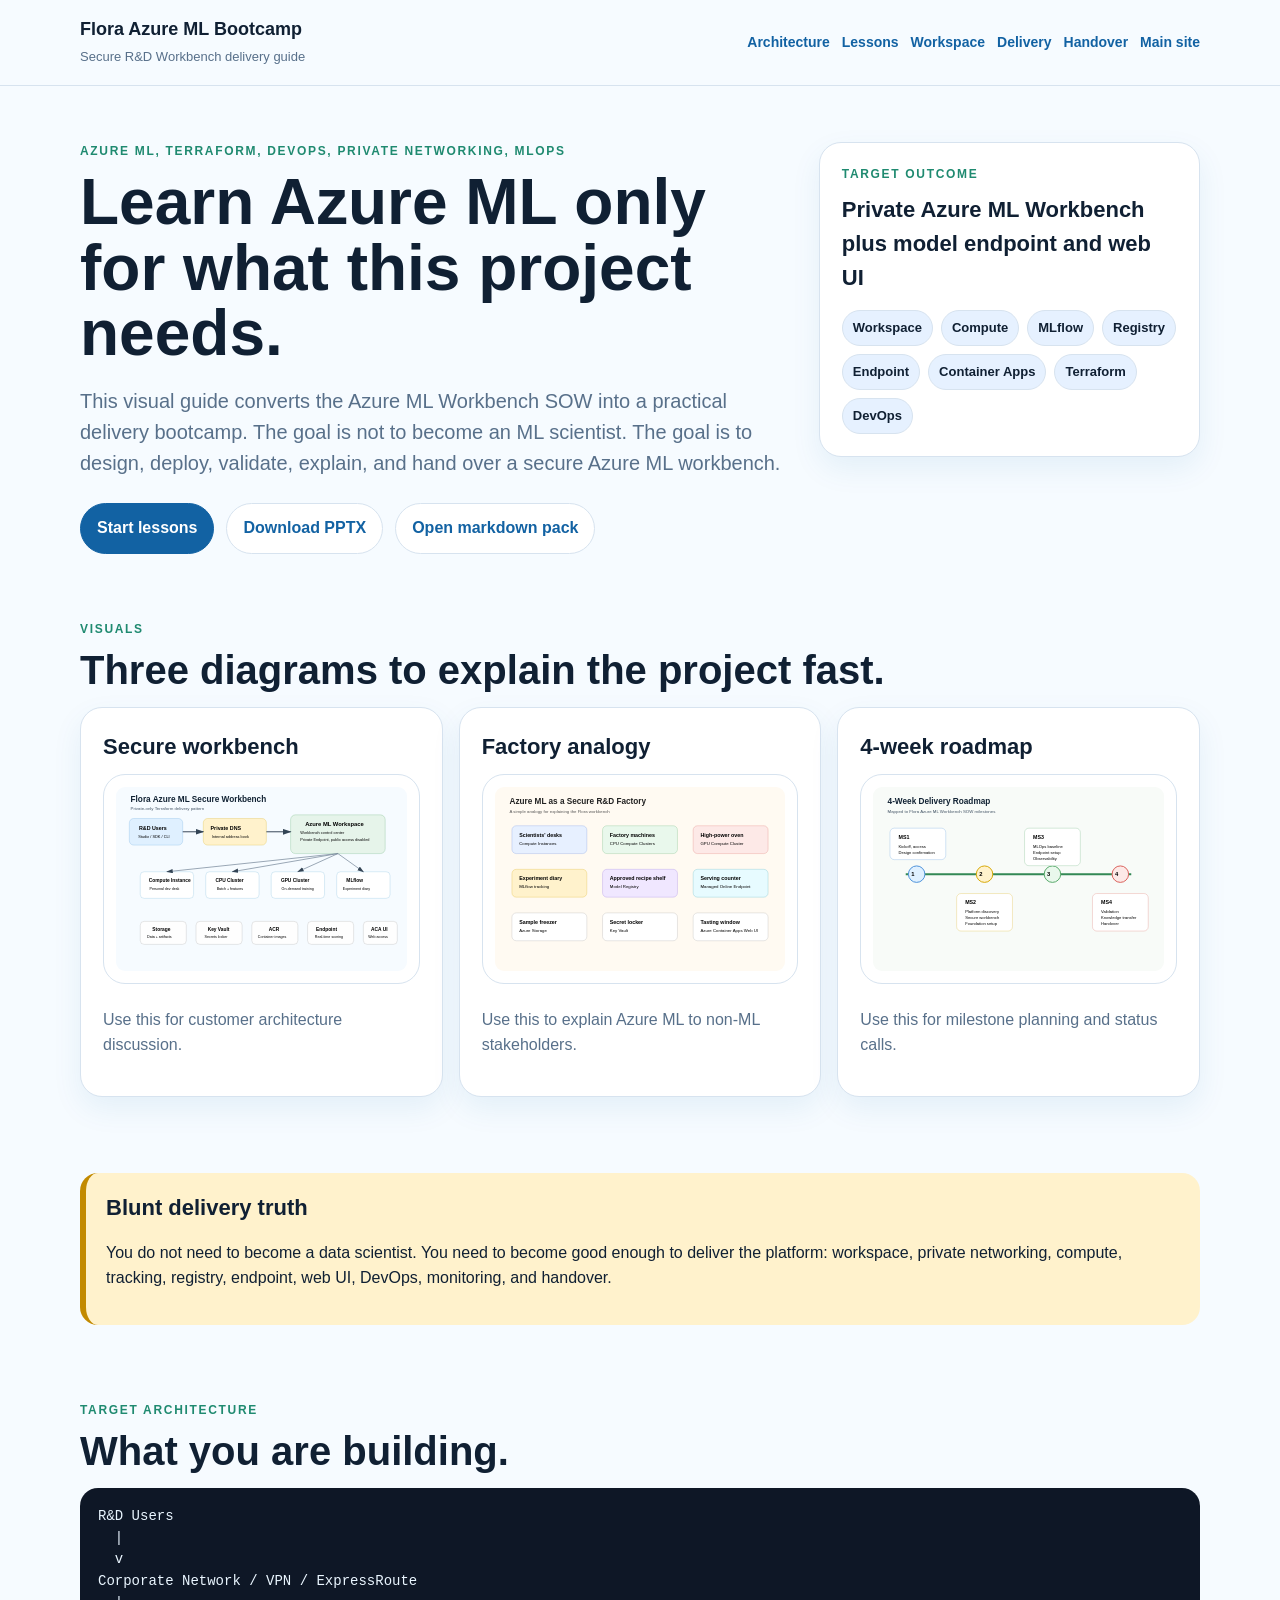
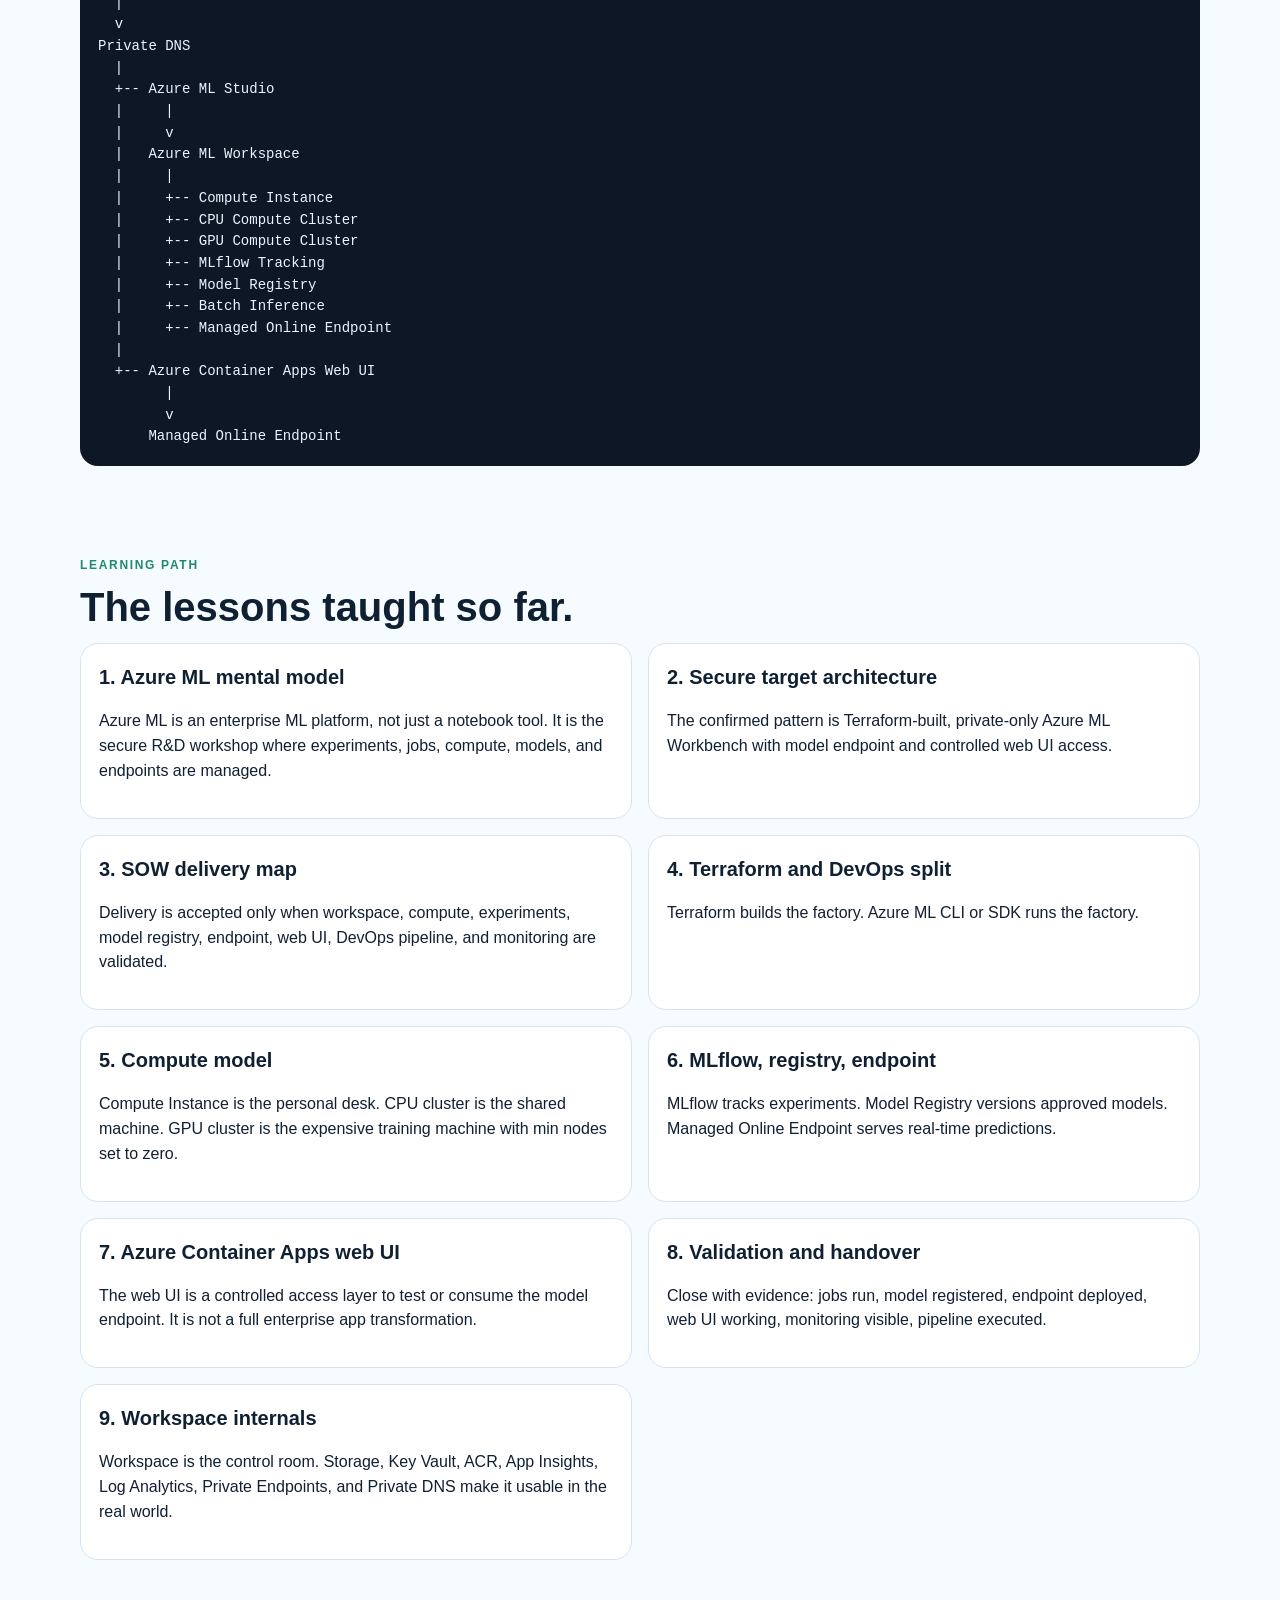
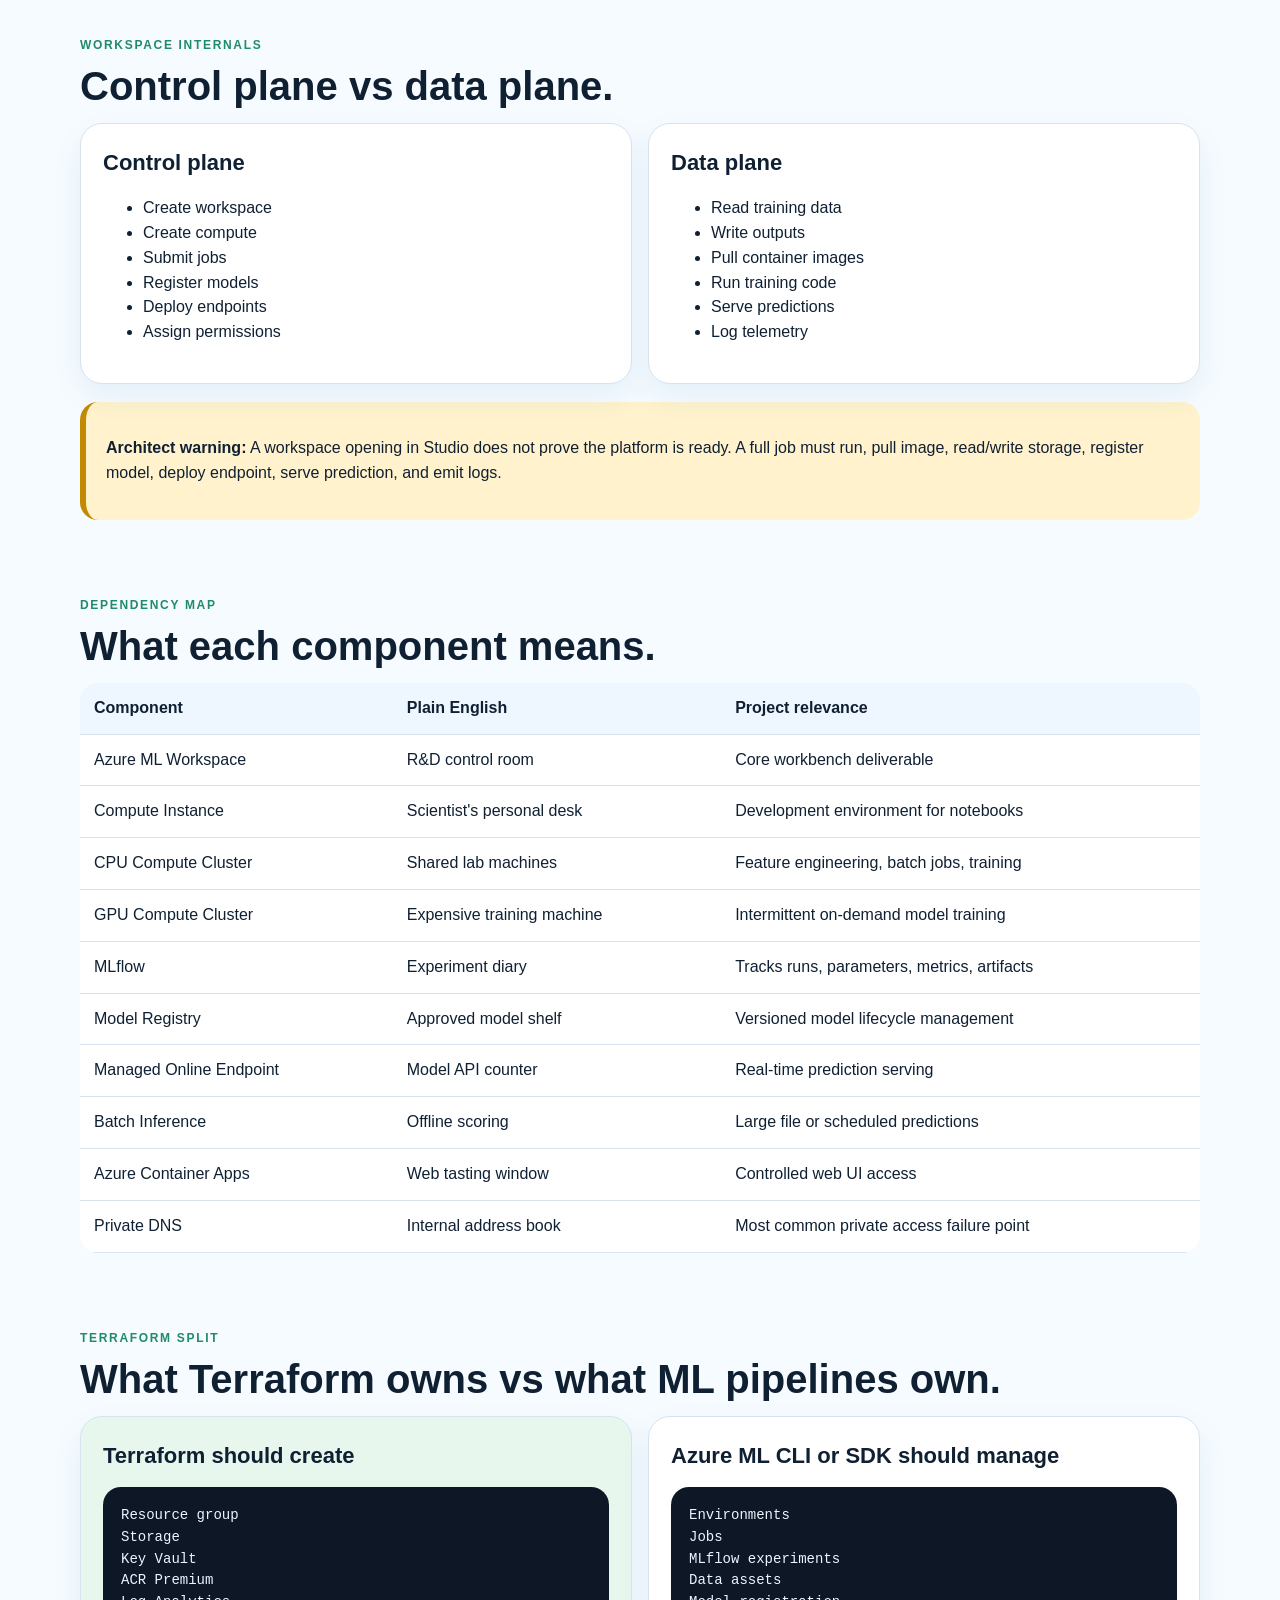
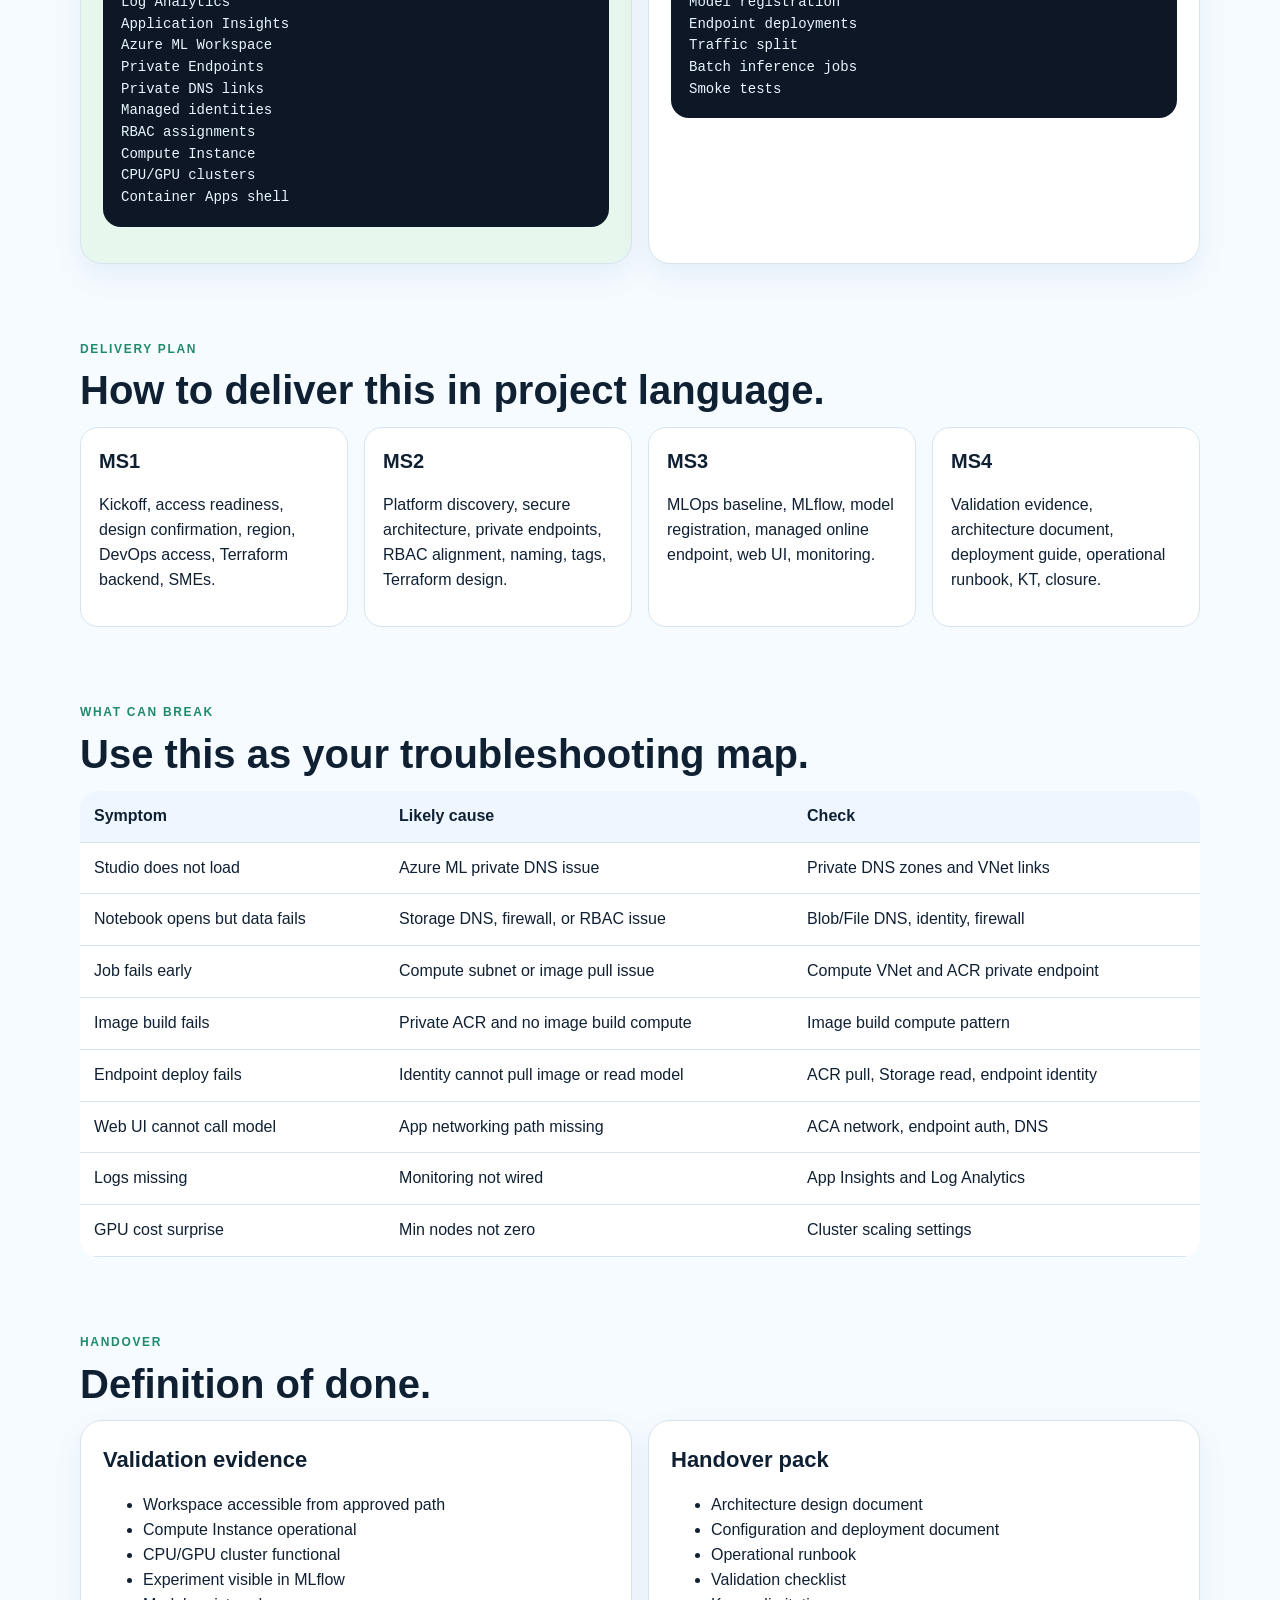
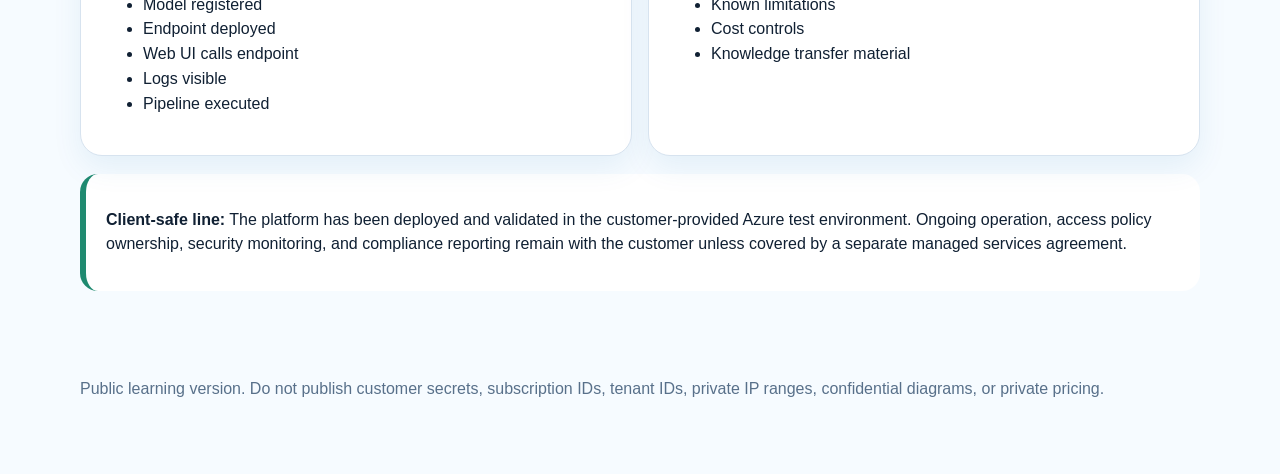
==== flora-azure-ml-bootcamp.html @ 1db193d0 "Add Flora Azure ML GitHub Page" ====
<!doctype html>
<html lang="en">
<head>
  <meta charset="utf-8">
  <meta name="viewport" content="width=device-width, initial-scale=1">
  <title>Flora Azure ML Bootcamp Visual Guide</title>
  <meta name="description" content="Visual Azure ML bootcamp for secure R&D workbench delivery, Terraform, MLOps, private endpoints, and handover.">
  <style>
    :root { --bg:#f6fbff; --card:#ffffff; --ink:#102033; --muted:#58708a; --brand:#1262a3; --brand2:#1f8a70; --line:#d7e3ef; --warn:#fff2cc; --green:#e7f7ed; --blue:#e6f1ff; --red:#fdecea; }
    * { box-sizing: border-box; }
    body { margin:0; font-family: Arial, Helvetica, sans-serif; background:var(--bg); color:var(--ink); line-height:1.55; }
    a { color:var(--brand); }
    .shell { width:min(1120px, calc(100% - 32px)); margin:auto; }
    header { position:sticky; top:0; z-index:10; background:rgba(246,251,255,.94); backdrop-filter:blur(12px); border-bottom:1px solid var(--line); }
    nav { display:flex; align-items:center; justify-content:space-between; gap:20px; padding:16px 0; }
    nav strong { display:block; font-size:18px; }
    nav span { color:var(--muted); font-size:13px; }
    .nav-links { display:flex; flex-wrap:wrap; gap:12px; font-size:14px; }
    .nav-links a { text-decoration:none; font-weight:700; }
    .hero { display:grid; grid-template-columns:1.5fr .8fr; gap:24px; padding:56px 0 28px; }
    .eyebrow { text-transform:uppercase; letter-spacing:.14em; font-size:12px; font-weight:800; color:var(--brand2); margin:0 0 10px; }
    h1 { font-size: clamp(34px, 6vw, 64px); line-height:1.02; margin:0 0 18px; }
    h2 { font-size: clamp(26px, 4vw, 40px); line-height:1.12; margin:0 0 14px; }
    h3 { font-size:22px; margin:0 0 10px; }
    .lead { font-size:20px; color:var(--muted); max-width:850px; }
    .button-row { display:flex; flex-wrap:wrap; gap:12px; margin-top:24px; }
    .button { display:inline-block; padding:12px 16px; border-radius:999px; text-decoration:none; font-weight:800; border:1px solid var(--line); background:#fff; }
    .primary { background:var(--brand); color:#fff; border-color:var(--brand); }
    .card { background:var(--card); border:1px solid var(--line); border-radius:22px; padding:22px; box-shadow:0 12px 30px rgba(18,98,163,.08); }
    .hero-card { align-self:start; }
    .pill-grid { display:flex; flex-wrap:wrap; gap:8px; margin-top:14px; }
    .pill { padding:7px 10px; background:var(--blue); border:1px solid var(--line); border-radius:999px; font-size:13px; font-weight:700; }
    section { padding:38px 0; }
    .grid { display:grid; grid-template-columns:repeat(3, 1fr); gap:16px; }
    .grid.two { grid-template-columns:repeat(2, 1fr); }
    .grid.four { grid-template-columns:repeat(4, 1fr); }
    .mini { padding:18px; border-radius:18px; background:#fff; border:1px solid var(--line); }
    .mini strong { display:block; font-size:20px; margin-bottom:6px; }
    .muted { color:var(--muted); }
    pre { background:#0e1726; color:#eaf6ff; padding:18px; border-radius:18px; overflow:auto; font-size:14px; }
    table { width:100%; border-collapse:collapse; background:#fff; border-radius:18px; overflow:hidden; }
    th,td { text-align:left; padding:13px 14px; border-bottom:1px solid var(--line); vertical-align:top; }
    th { background:#eef6ff; }
    .visual { width:100%; border:1px solid var(--line); border-radius:22px; background:#fff; padding:12px; }
    .lesson { display:grid; grid-template-columns:120px 1fr; gap:18px; align-items:start; }
    .lesson-no { width:86px; height:86px; border-radius:28px; background:var(--brand); color:#fff; display:grid; place-items:center; font-size:34px; font-weight:900; }
    .callout { border-left:6px solid var(--brand2); background:#fff; padding:18px 20px; border-radius:18px; }
    .warning { border-left-color:#c28a00; background:var(--warn); }
    .good { background:var(--green); }
    footer { padding:32px 0 56px; color:var(--muted); }
    @media (max-width: 860px) { .hero, .grid, .grid.two, .grid.four, .lesson { grid-template-columns:1fr; } nav { align-items:flex-start; flex-direction:column; } }
  </style>
</head>
<body>
  <header>
    <nav class="shell">
      <div><strong>Flora Azure ML Bootcamp</strong><span>Secure R&D Workbench delivery guide</span></div>
      <div class="nav-links">
        <a href="#architecture">Architecture</a>
        <a href="#lessons">Lessons</a>
        <a href="#workspace">Workspace</a>
        <a href="#delivery">Delivery</a>
        <a href="#handover">Handover</a>
        <a href="index.html">Main site</a>
      </div>
    </nav>
  </header>

  <main>
    <section class="hero shell">
      <div>
        <p class="eyebrow">Azure ML, Terraform, DevOps, private networking, MLOps</p>
        <h1>Learn Azure ML only for what this project needs.</h1>
        <p class="lead">This visual guide converts the Azure ML Workbench SOW into a practical delivery bootcamp. The goal is not to become an ML scientist. The goal is to design, deploy, validate, explain, and hand over a secure Azure ML workbench.</p>
        <div class="button-row">
          <a class="button primary" href="#lessons">Start lessons</a>
          <a class="button" href="docs/flora-azure-ml-bootcamp/assets/Flora_Azure_ML_Bootcamp_Visual_Guide.pptx">Download PPTX</a>
          <a class="button" href="docs/flora-azure-ml-bootcamp/README.md">Open markdown pack</a>
        </div>
      </div>
      <aside class="card hero-card">
        <p class="eyebrow">Target outcome</p>
        <h3>Private Azure ML Workbench plus model endpoint and web UI</h3>
        <div class="pill-grid">
          <span class="pill">Workspace</span><span class="pill">Compute</span><span class="pill">MLflow</span><span class="pill">Registry</span><span class="pill">Endpoint</span><span class="pill">Container Apps</span><span class="pill">Terraform</span><span class="pill">DevOps</span>
        </div>
      </aside>
    </section>

    <section id="architecture" class="shell">
      <p class="eyebrow">Visuals</p>
      <h2>Three diagrams to explain the project fast.</h2>
      <div class="grid">
        <article class="card"><h3>Secure workbench</h3><img class="visual" src="docs/flora-azure-ml-bootcamp/assets/secure-workbench-architecture.svg" alt="Secure Azure ML workbench architecture"><p class="muted">Use this for customer architecture discussion.</p></article>
        <article class="card"><h3>Factory analogy</h3><img class="visual" src="docs/flora-azure-ml-bootcamp/assets/azure-ml-factory-analogy.svg" alt="Azure ML factory analogy"><p class="muted">Use this to explain Azure ML to non-ML stakeholders.</p></article>
        <article class="card"><h3>4-week roadmap</h3><img class="visual" src="docs/flora-azure-ml-bootcamp/assets/delivery-roadmap.svg" alt="Delivery roadmap"><p class="muted">Use this for milestone planning and status calls.</p></article>
      </div>
    </section>

    <section class="shell">
      <div class="callout warning">
        <h3>Blunt delivery truth</h3>
        <p>You do not need to become a data scientist. You need to become good enough to deliver the platform: workspace, private networking, compute, tracking, registry, endpoint, web UI, DevOps, monitoring, and handover.</p>
      </div>
    </section>

    <section class="shell">
      <p class="eyebrow">Target architecture</p>
      <h2>What you are building.</h2>
      <pre>R&D Users
  |
  v
Corporate Network / VPN / ExpressRoute
  |
  v
Private DNS
  |
  +-- Azure ML Studio
  |     |
  |     v
  |   Azure ML Workspace
  |     |
  |     +-- Compute Instance
  |     +-- CPU Compute Cluster
  |     +-- GPU Compute Cluster
  |     +-- MLflow Tracking
  |     +-- Model Registry
  |     +-- Batch Inference
  |     +-- Managed Online Endpoint
  |
  +-- Azure Container Apps Web UI
        |
        v
      Managed Online Endpoint</pre>
    </section>

    <section id="lessons" class="shell">
      <p class="eyebrow">Learning path</p>
      <h2>The lessons taught so far.</h2>
      <div class="grid two">
        <article class="mini"><strong>1. Azure ML mental model</strong><p>Azure ML is an enterprise ML platform, not just a notebook tool. It is the secure R&D workshop where experiments, jobs, compute, models, and endpoints are managed.</p></article>
        <article class="mini"><strong>2. Secure target architecture</strong><p>The confirmed pattern is Terraform-built, private-only Azure ML Workbench with model endpoint and controlled web UI access.</p></article>
        <article class="mini"><strong>3. SOW delivery map</strong><p>Delivery is accepted only when workspace, compute, experiments, model registry, endpoint, web UI, DevOps pipeline, and monitoring are validated.</p></article>
        <article class="mini"><strong>4. Terraform and DevOps split</strong><p>Terraform builds the factory. Azure ML CLI or SDK runs the factory.</p></article>
        <article class="mini"><strong>5. Compute model</strong><p>Compute Instance is the personal desk. CPU cluster is the shared machine. GPU cluster is the expensive training machine with min nodes set to zero.</p></article>
        <article class="mini"><strong>6. MLflow, registry, endpoint</strong><p>MLflow tracks experiments. Model Registry versions approved models. Managed Online Endpoint serves real-time predictions.</p></article>
        <article class="mini"><strong>7. Azure Container Apps web UI</strong><p>The web UI is a controlled access layer to test or consume the model endpoint. It is not a full enterprise app transformation.</p></article>
        <article class="mini"><strong>8. Validation and handover</strong><p>Close with evidence: jobs run, model registered, endpoint deployed, web UI working, monitoring visible, pipeline executed.</p></article>
        <article class="mini"><strong>9. Workspace internals</strong><p>Workspace is the control room. Storage, Key Vault, ACR, App Insights, Log Analytics, Private Endpoints, and Private DNS make it usable in the real world.</p></article>
      </div>
    </section>

    <section id="workspace" class="shell">
      <p class="eyebrow">Workspace internals</p>
      <h2>Control plane vs data plane.</h2>
      <div class="grid two">
        <article class="card">
          <h3>Control plane</h3>
          <ul>
            <li>Create workspace</li>
            <li>Create compute</li>
            <li>Submit jobs</li>
            <li>Register models</li>
            <li>Deploy endpoints</li>
            <li>Assign permissions</li>
          </ul>
        </article>
        <article class="card">
          <h3>Data plane</h3>
          <ul>
            <li>Read training data</li>
            <li>Write outputs</li>
            <li>Pull container images</li>
            <li>Run training code</li>
            <li>Serve predictions</li>
            <li>Log telemetry</li>
          </ul>
        </article>
      </div>
      <div class="callout warning" style="margin-top:18px">
        <p><strong>Architect warning:</strong> A workspace opening in Studio does not prove the platform is ready. A full job must run, pull image, read/write storage, register model, deploy endpoint, serve prediction, and emit logs.</p>
      </div>
    </section>

    <section class="shell">
      <p class="eyebrow">Dependency map</p>
      <h2>What each component means.</h2>
      <table>
        <thead><tr><th>Component</th><th>Plain English</th><th>Project relevance</th></tr></thead>
        <tbody>
          <tr><td>Azure ML Workspace</td><td>R&D control room</td><td>Core workbench deliverable</td></tr>
          <tr><td>Compute Instance</td><td>Scientist's personal desk</td><td>Development environment for notebooks</td></tr>
          <tr><td>CPU Compute Cluster</td><td>Shared lab machines</td><td>Feature engineering, batch jobs, training</td></tr>
          <tr><td>GPU Compute Cluster</td><td>Expensive training machine</td><td>Intermittent on-demand model training</td></tr>
          <tr><td>MLflow</td><td>Experiment diary</td><td>Tracks runs, parameters, metrics, artifacts</td></tr>
          <tr><td>Model Registry</td><td>Approved model shelf</td><td>Versioned model lifecycle management</td></tr>
          <tr><td>Managed Online Endpoint</td><td>Model API counter</td><td>Real-time prediction serving</td></tr>
          <tr><td>Batch Inference</td><td>Offline scoring</td><td>Large file or scheduled predictions</td></tr>
          <tr><td>Azure Container Apps</td><td>Web tasting window</td><td>Controlled web UI access</td></tr>
          <tr><td>Private DNS</td><td>Internal address book</td><td>Most common private access failure point</td></tr>
        </tbody>
      </table>
    </section>

    <section class="shell">
      <p class="eyebrow">Terraform split</p>
      <h2>What Terraform owns vs what ML pipelines own.</h2>
      <div class="grid two">
        <article class="card good"><h3>Terraform should create</h3><pre>Resource group
Storage
Key Vault
ACR Premium
Log Analytics
Application Insights
Azure ML Workspace
Private Endpoints
Private DNS links
Managed identities
RBAC assignments
Compute Instance
CPU/GPU clusters
Container Apps shell</pre></article>
        <article class="card"><h3>Azure ML CLI or SDK should manage</h3><pre>Environments
Jobs
MLflow experiments
Data assets
Model registration
Endpoint deployments
Traffic split
Batch inference jobs
Smoke tests</pre></article>
      </div>
    </section>

    <section id="delivery" class="shell">
      <p class="eyebrow">Delivery plan</p>
      <h2>How to deliver this in project language.</h2>
      <div class="grid four">
        <article class="mini"><strong>MS1</strong><p>Kickoff, access readiness, design confirmation, region, DevOps access, Terraform backend, SMEs.</p></article>
        <article class="mini"><strong>MS2</strong><p>Platform discovery, secure architecture, private endpoints, RBAC alignment, naming, tags, Terraform design.</p></article>
        <article class="mini"><strong>MS3</strong><p>MLOps baseline, MLflow, model registration, managed online endpoint, web UI, monitoring.</p></article>
        <article class="mini"><strong>MS4</strong><p>Validation evidence, architecture document, deployment guide, operational runbook, KT, closure.</p></article>
      </div>
    </section>

    <section class="shell">
      <p class="eyebrow">What can break</p>
      <h2>Use this as your troubleshooting map.</h2>
      <table>
        <thead><tr><th>Symptom</th><th>Likely cause</th><th>Check</th></tr></thead>
        <tbody>
          <tr><td>Studio does not load</td><td>Azure ML private DNS issue</td><td>Private DNS zones and VNet links</td></tr>
          <tr><td>Notebook opens but data fails</td><td>Storage DNS, firewall, or RBAC issue</td><td>Blob/File DNS, identity, firewall</td></tr>
          <tr><td>Job fails early</td><td>Compute subnet or image pull issue</td><td>Compute VNet and ACR private endpoint</td></tr>
          <tr><td>Image build fails</td><td>Private ACR and no image build compute</td><td>Image build compute pattern</td></tr>
          <tr><td>Endpoint deploy fails</td><td>Identity cannot pull image or read model</td><td>ACR pull, Storage read, endpoint identity</td></tr>
          <tr><td>Web UI cannot call model</td><td>App networking path missing</td><td>ACA network, endpoint auth, DNS</td></tr>
          <tr><td>Logs missing</td><td>Monitoring not wired</td><td>App Insights and Log Analytics</td></tr>
          <tr><td>GPU cost surprise</td><td>Min nodes not zero</td><td>Cluster scaling settings</td></tr>
        </tbody>
      </table>
    </section>

    <section id="handover" class="shell">
      <p class="eyebrow">Handover</p>
      <h2>Definition of done.</h2>
      <div class="grid two">
        <article class="card"><h3>Validation evidence</h3><ul><li>Workspace accessible from approved path</li><li>Compute Instance operational</li><li>CPU/GPU cluster functional</li><li>Experiment visible in MLflow</li><li>Model registered</li><li>Endpoint deployed</li><li>Web UI calls endpoint</li><li>Logs visible</li><li>Pipeline executed</li></ul></article>
        <article class="card"><h3>Handover pack</h3><ul><li>Architecture design document</li><li>Configuration and deployment document</li><li>Operational runbook</li><li>Validation checklist</li><li>Known limitations</li><li>Cost controls</li><li>Knowledge transfer material</li></ul></article>
      </div>
      <div class="callout" style="margin-top:18px">
        <p><strong>Client-safe line:</strong> The platform has been deployed and validated in the customer-provided Azure test environment. Ongoing operation, access policy ownership, security monitoring, and compliance reporting remain with the customer unless covered by a separate managed services agreement.</p>
      </div>
    </section>
  </main>

  <footer class="shell">
    <p>Public learning version. Do not publish customer secrets, subscription IDs, tenant IDs, private IP ranges, confidential diagrams, or private pricing.</p>
  </footer>
</body>
</html>
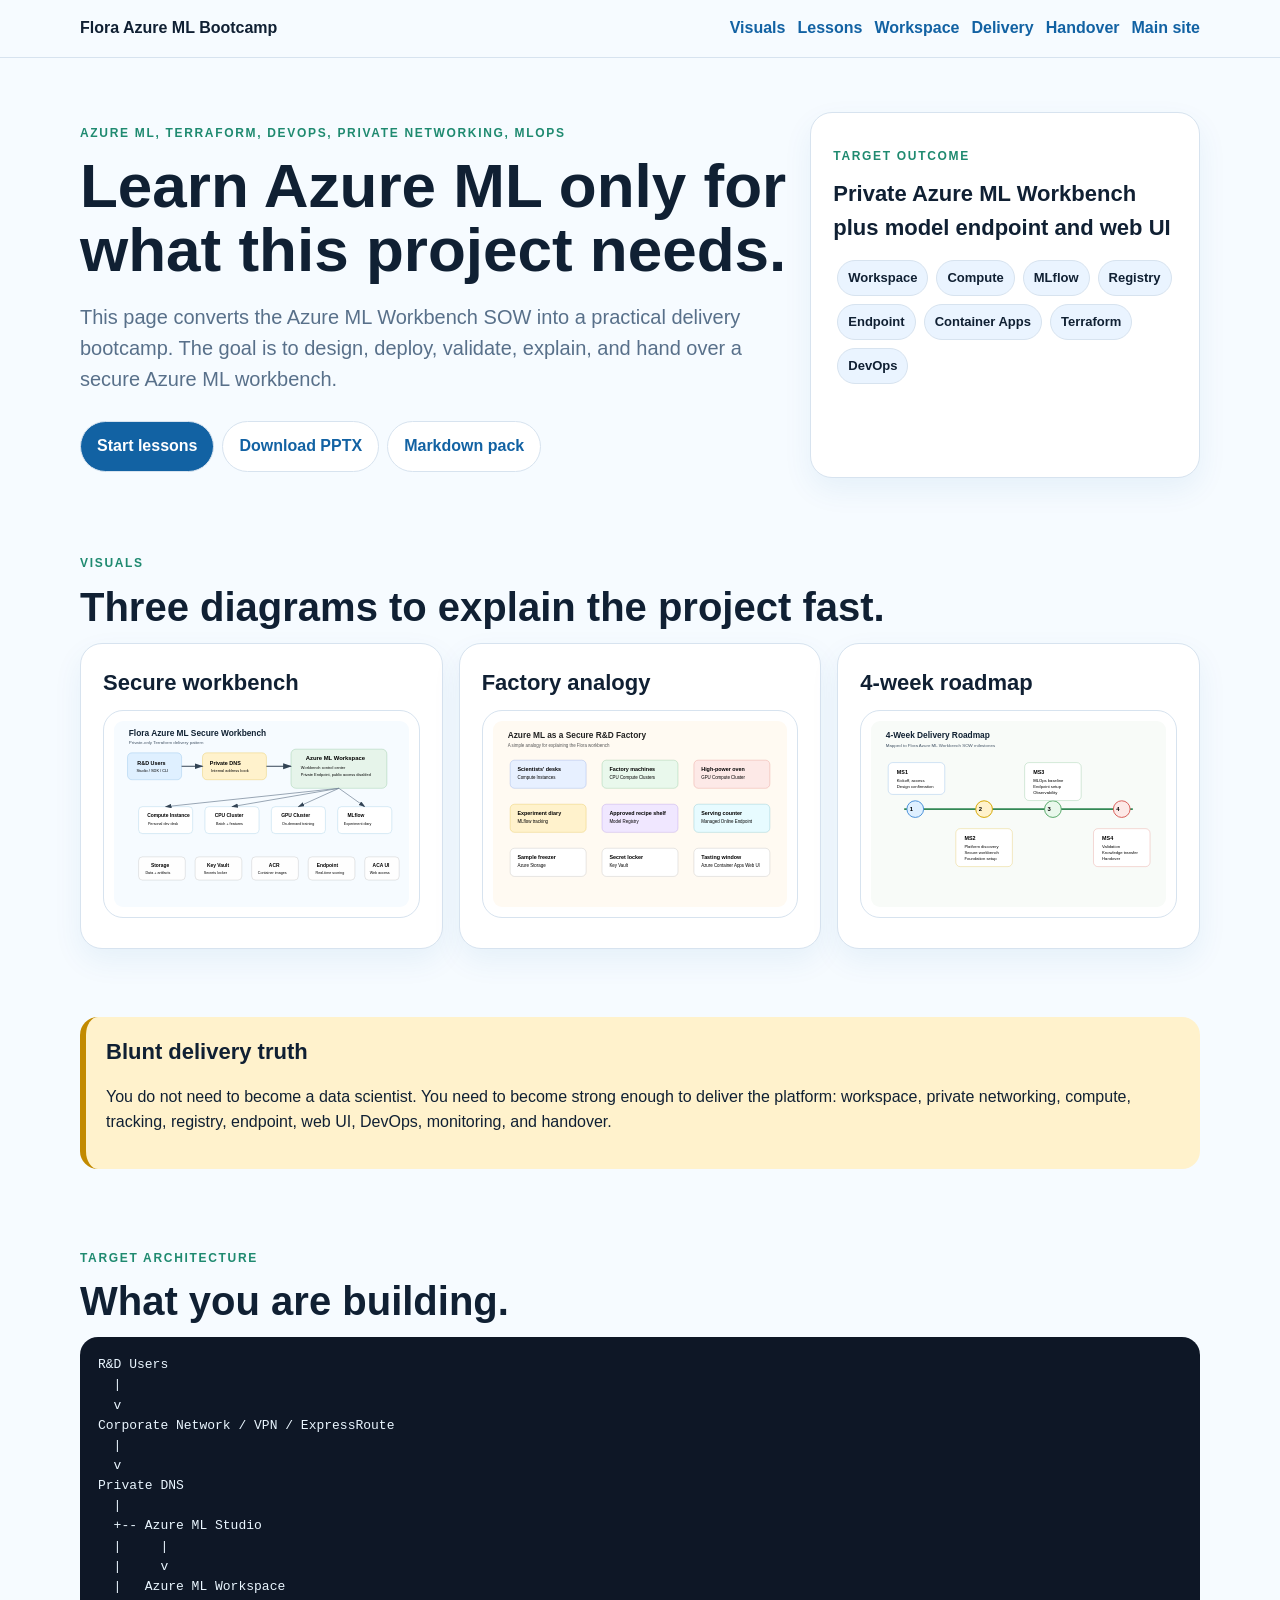
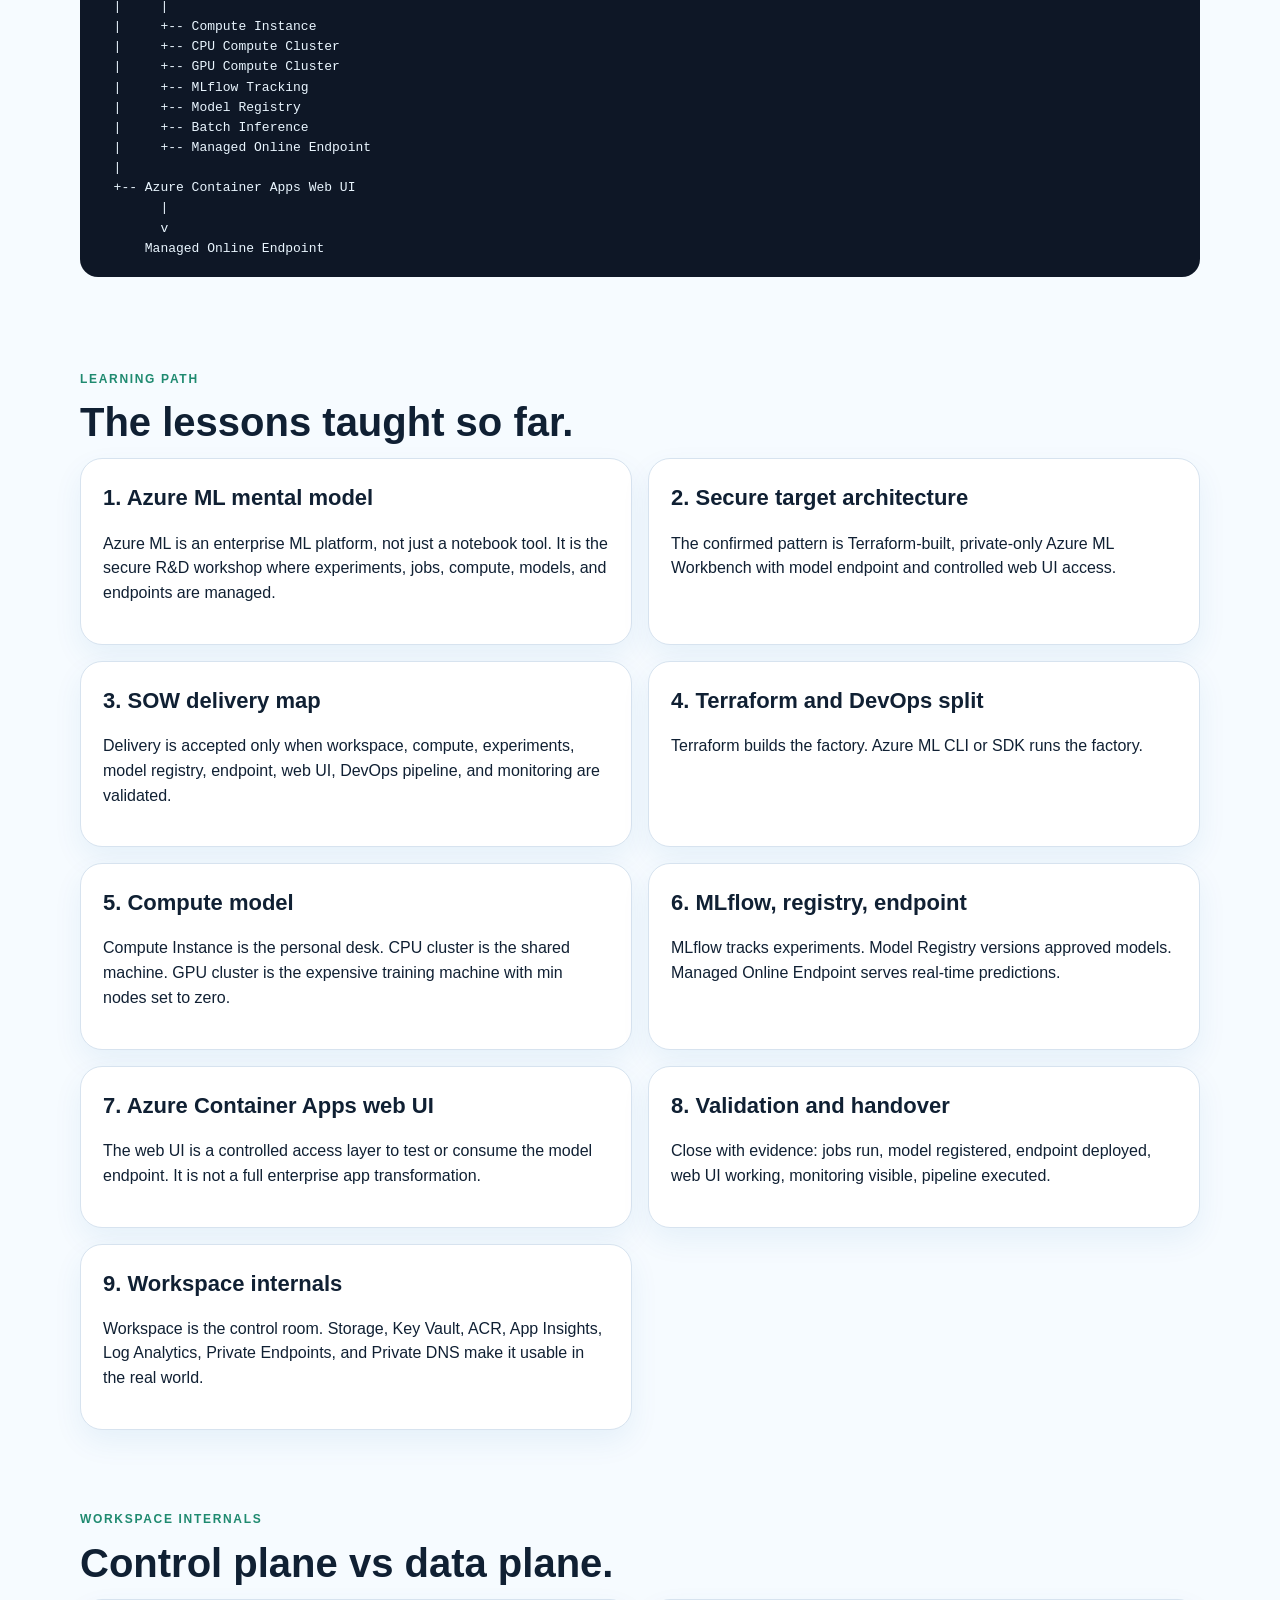
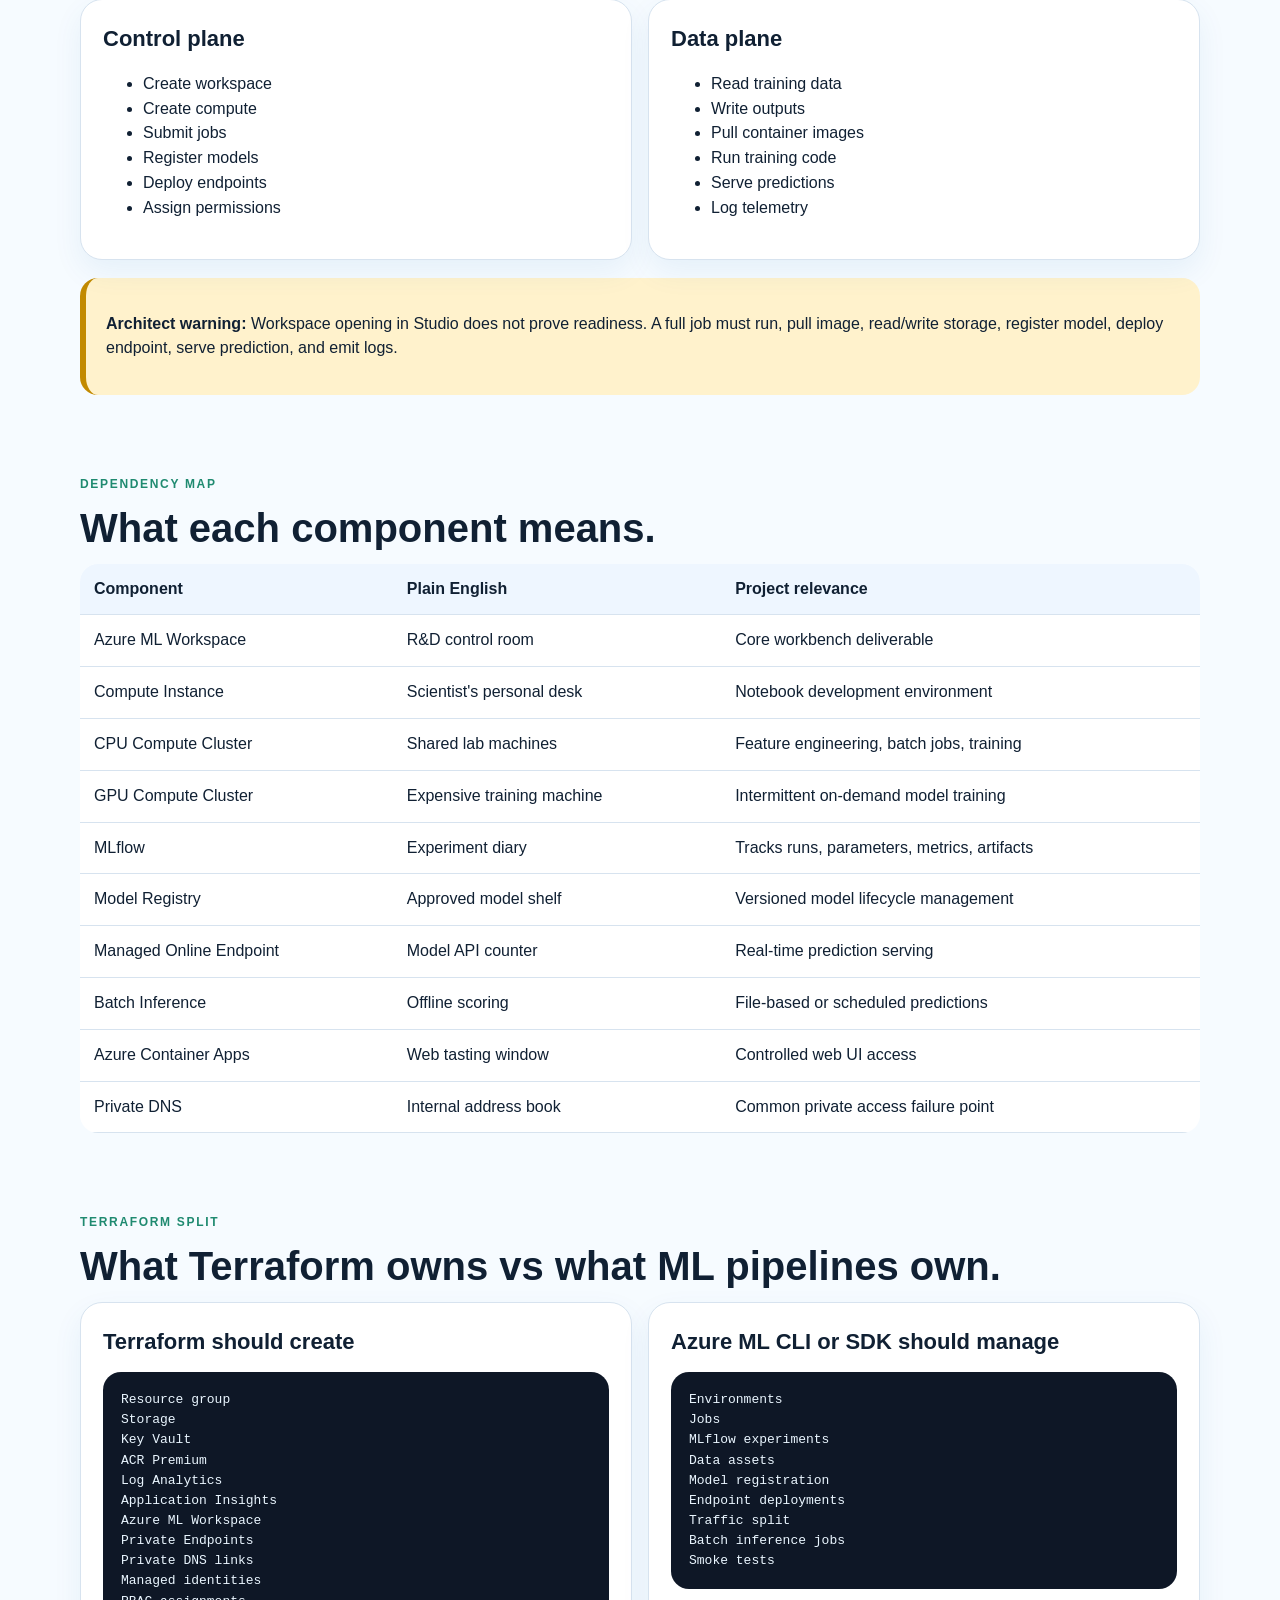
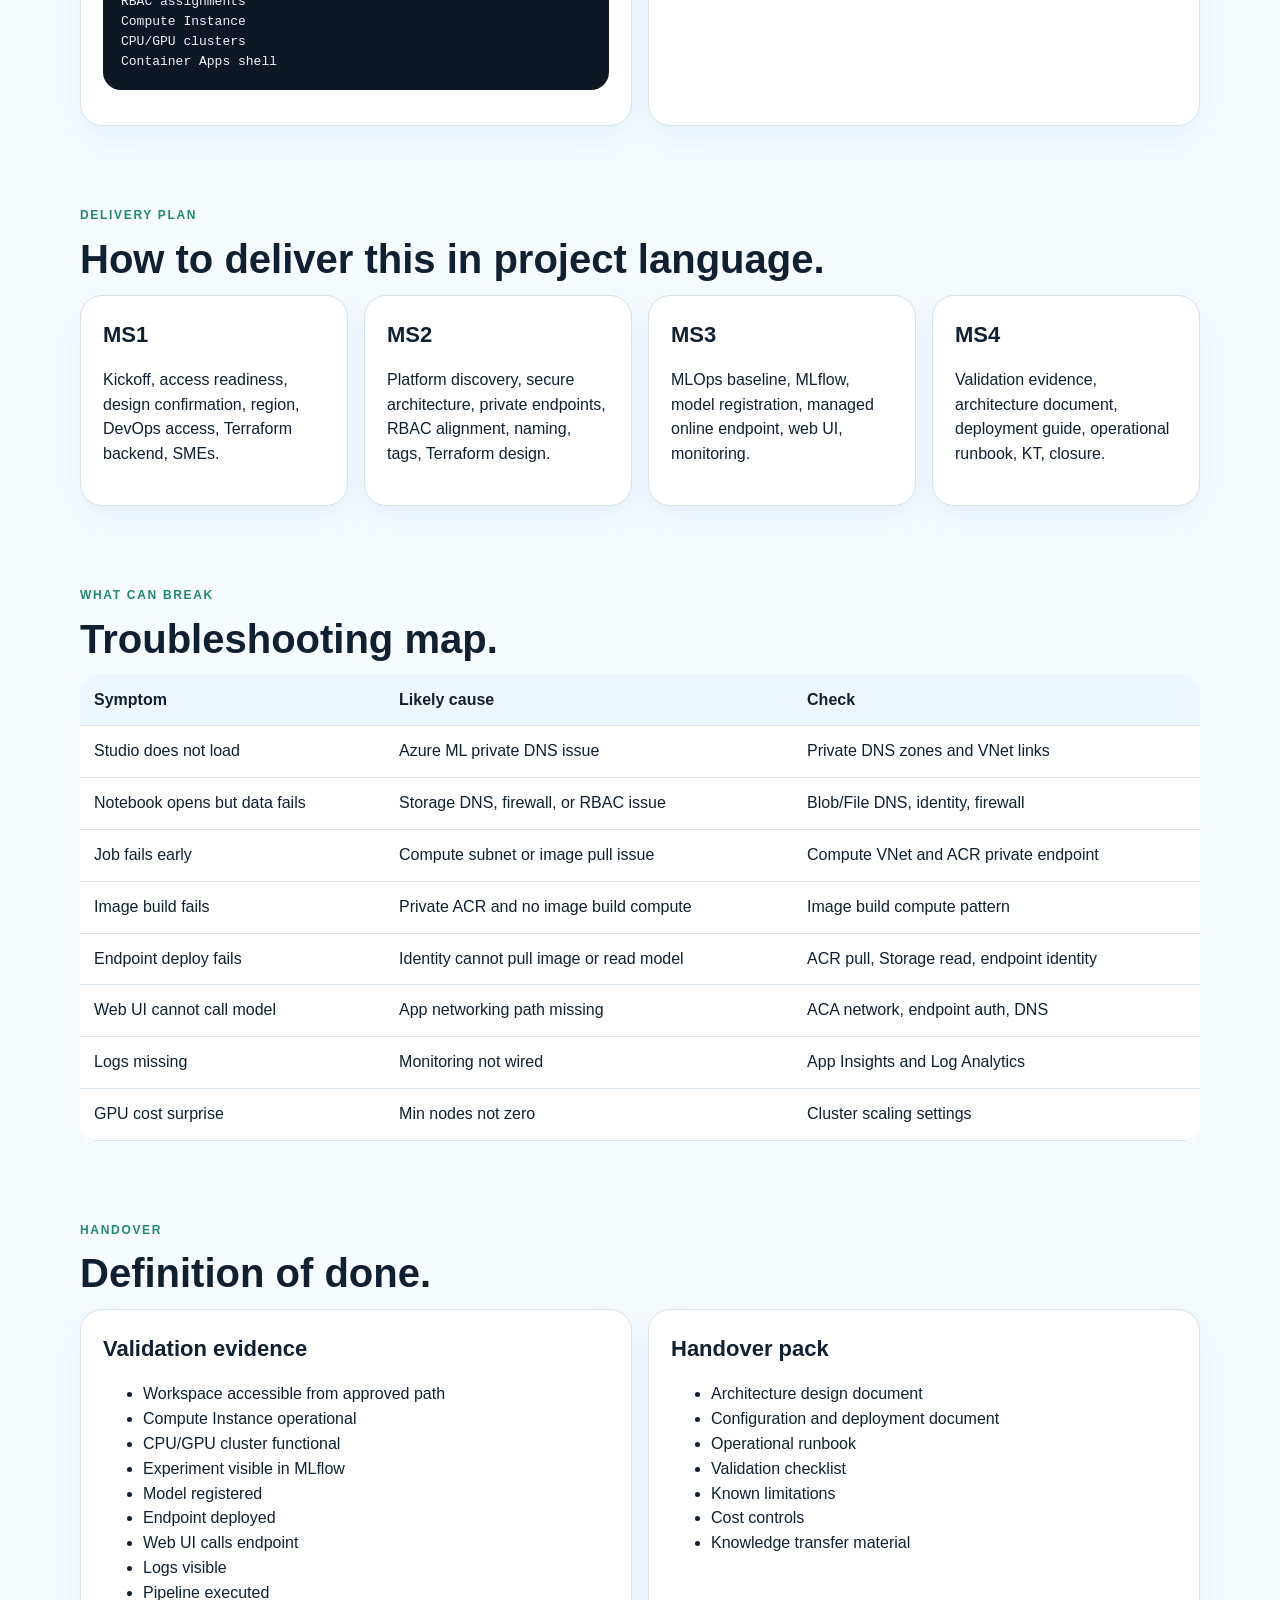
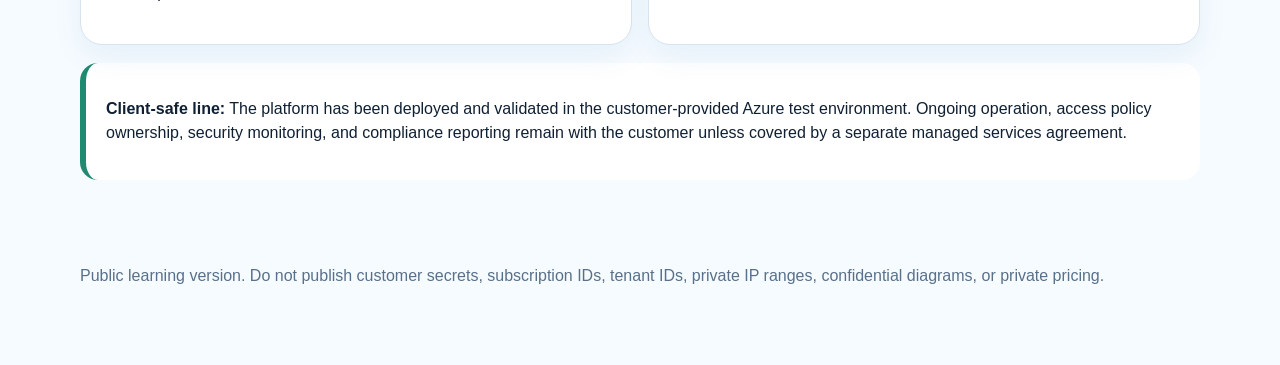
==== commit 6fa447ba: "Fix PPTX link on Flora GitHub Page" ====
--- a/flora-azure-ml-bootcamp.html
+++ b/flora-azure-ml-bootcamp.html
@@ -4,110 +4,20 @@
   <meta charset="utf-8">
   <meta name="viewport" content="width=device-width, initial-scale=1">
   <title>Flora Azure ML Bootcamp Visual Guide</title>
-  <meta name="description" content="Visual Azure ML bootcamp for secure R&D workbench delivery, Terraform, MLOps, private endpoints, and handover.">
   <style>
-    :root { --bg:#f6fbff; --card:#ffffff; --ink:#102033; --muted:#58708a; --brand:#1262a3; --brand2:#1f8a70; --line:#d7e3ef; --warn:#fff2cc; --green:#e7f7ed; --blue:#e6f1ff; --red:#fdecea; }
-    * { box-sizing: border-box; }
-    body { margin:0; font-family: Arial, Helvetica, sans-serif; background:var(--bg); color:var(--ink); line-height:1.55; }
-    a { color:var(--brand); }
-    .shell { width:min(1120px, calc(100% - 32px)); margin:auto; }
-    header { position:sticky; top:0; z-index:10; background:rgba(246,251,255,.94); backdrop-filter:blur(12px); border-bottom:1px solid var(--line); }
-    nav { display:flex; align-items:center; justify-content:space-between; gap:20px; padding:16px 0; }
-    nav strong { display:block; font-size:18px; }
-    nav span { color:var(--muted); font-size:13px; }
-    .nav-links { display:flex; flex-wrap:wrap; gap:12px; font-size:14px; }
-    .nav-links a { text-decoration:none; font-weight:700; }
-    .hero { display:grid; grid-template-columns:1.5fr .8fr; gap:24px; padding:56px 0 28px; }
-    .eyebrow { text-transform:uppercase; letter-spacing:.14em; font-size:12px; font-weight:800; color:var(--brand2); margin:0 0 10px; }
-    h1 { font-size: clamp(34px, 6vw, 64px); line-height:1.02; margin:0 0 18px; }
-    h2 { font-size: clamp(26px, 4vw, 40px); line-height:1.12; margin:0 0 14px; }
-    h3 { font-size:22px; margin:0 0 10px; }
-    .lead { font-size:20px; color:var(--muted); max-width:850px; }
-    .button-row { display:flex; flex-wrap:wrap; gap:12px; margin-top:24px; }
-    .button { display:inline-block; padding:12px 16px; border-radius:999px; text-decoration:none; font-weight:800; border:1px solid var(--line); background:#fff; }
-    .primary { background:var(--brand); color:#fff; border-color:var(--brand); }
-    .card { background:var(--card); border:1px solid var(--line); border-radius:22px; padding:22px; box-shadow:0 12px 30px rgba(18,98,163,.08); }
-    .hero-card { align-self:start; }
-    .pill-grid { display:flex; flex-wrap:wrap; gap:8px; margin-top:14px; }
-    .pill { padding:7px 10px; background:var(--blue); border:1px solid var(--line); border-radius:999px; font-size:13px; font-weight:700; }
-    section { padding:38px 0; }
-    .grid { display:grid; grid-template-columns:repeat(3, 1fr); gap:16px; }
-    .grid.two { grid-template-columns:repeat(2, 1fr); }
-    .grid.four { grid-template-columns:repeat(4, 1fr); }
-    .mini { padding:18px; border-radius:18px; background:#fff; border:1px solid var(--line); }
-    .mini strong { display:block; font-size:20px; margin-bottom:6px; }
-    .muted { color:var(--muted); }
-    pre { background:#0e1726; color:#eaf6ff; padding:18px; border-radius:18px; overflow:auto; font-size:14px; }
-    table { width:100%; border-collapse:collapse; background:#fff; border-radius:18px; overflow:hidden; }
-    th,td { text-align:left; padding:13px 14px; border-bottom:1px solid var(--line); vertical-align:top; }
-    th { background:#eef6ff; }
-    .visual { width:100%; border:1px solid var(--line); border-radius:22px; background:#fff; padding:12px; }
-    .lesson { display:grid; grid-template-columns:120px 1fr; gap:18px; align-items:start; }
-    .lesson-no { width:86px; height:86px; border-radius:28px; background:var(--brand); color:#fff; display:grid; place-items:center; font-size:34px; font-weight:900; }
-    .callout { border-left:6px solid var(--brand2); background:#fff; padding:18px 20px; border-radius:18px; }
-    .warning { border-left-color:#c28a00; background:var(--warn); }
-    .good { background:var(--green); }
-    footer { padding:32px 0 56px; color:var(--muted); }
-    @media (max-width: 860px) { .hero, .grid, .grid.two, .grid.four, .lesson { grid-template-columns:1fr; } nav { align-items:flex-start; flex-direction:column; } }
+    :root{--bg:#f6fbff;--card:#fff;--ink:#102033;--muted:#58708a;--brand:#1262a3;--green:#1f8a70;--line:#d7e3ef;--warn:#fff2cc;--soft:#eaf4ff}*{box-sizing:border-box}body{margin:0;font-family:Arial,Helvetica,sans-serif;background:var(--bg);color:var(--ink);line-height:1.55}a{color:var(--brand)}.shell{width:min(1120px,calc(100% - 32px));margin:auto}header{position:sticky;top:0;background:rgba(246,251,255,.94);border-bottom:1px solid var(--line);z-index:5}nav{display:flex;justify-content:space-between;gap:16px;flex-wrap:wrap;padding:16px 0}.nav a{font-weight:700;text-decoration:none;margin-left:12px}.hero{display:grid;grid-template-columns:1.45fr .8fr;gap:24px;padding:54px 0 30px}.eyebrow{text-transform:uppercase;letter-spacing:.14em;font-size:12px;font-weight:800;color:var(--green)}h1{font-size:clamp(34px,6vw,62px);line-height:1.03;margin:0 0 18px}h2{font-size:clamp(26px,4vw,40px);line-height:1.1;margin:0 0 14px}h3{font-size:22px;margin:0 0 10px}.lead{font-size:20px;color:var(--muted)}.card,.mini{background:var(--card);border:1px solid var(--line);border-radius:22px;padding:22px;box-shadow:0 12px 30px rgba(18,98,163,.07)}.grid{display:grid;grid-template-columns:repeat(3,1fr);gap:16px}.grid.two{grid-template-columns:repeat(2,1fr)}.grid.four{grid-template-columns:repeat(4,1fr)}section{padding:34px 0}.button{display:inline-block;padding:12px 16px;border-radius:999px;text-decoration:none;font-weight:800;border:1px solid var(--line);background:#fff;margin:6px 8px 6px 0}.primary{background:var(--brand);color:#fff}.pill{display:inline-block;background:var(--soft);border:1px solid var(--line);border-radius:999px;padding:7px 10px;margin:4px;font-size:13px;font-weight:700}.visual{width:100%;background:#fff;border:1px solid var(--line);border-radius:20px;padding:10px}pre{background:#0e1726;color:#eaf6ff;padding:18px;border-radius:18px;overflow:auto}table{width:100%;border-collapse:collapse;background:#fff;border-radius:18px;overflow:hidden}th,td{padding:13px 14px;border-bottom:1px solid var(--line);text-align:left;vertical-align:top}th{background:#eef6ff}.callout{border-left:6px solid var(--green);background:#fff;border-radius:18px;padding:18px 20px}.warning{border-left-color:#c28a00;background:var(--warn)}footer{padding:34px 0 60px;color:var(--muted)}@media(max-width:860px){.hero,.grid,.grid.two,.grid.four{grid-template-columns:1fr}.nav a{margin-left:0;margin-right:10px}}
   </style>
 </head>
 <body>
-  <header>
-    <nav class="shell">
-      <div><strong>Flora Azure ML Bootcamp</strong><span>Secure R&D Workbench delivery guide</span></div>
-      <div class="nav-links">
-        <a href="#architecture">Architecture</a>
-        <a href="#lessons">Lessons</a>
-        <a href="#workspace">Workspace</a>
-        <a href="#delivery">Delivery</a>
-        <a href="#handover">Handover</a>
-        <a href="index.html">Main site</a>
-      </div>
-    </nav>
-  </header>
-
+  <header><nav class="shell"><strong>Flora Azure ML Bootcamp</strong><div class="nav"><a href="#visuals">Visuals</a><a href="#lessons">Lessons</a><a href="#workspace">Workspace</a><a href="#delivery">Delivery</a><a href="#handover">Handover</a><a href="index.html">Main site</a></div></nav></header>
   <main>
     <section class="hero shell">
-      <div>
-        <p class="eyebrow">Azure ML, Terraform, DevOps, private networking, MLOps</p>
-        <h1>Learn Azure ML only for what this project needs.</h1>
-        <p class="lead">This visual guide converts the Azure ML Workbench SOW into a practical delivery bootcamp. The goal is not to become an ML scientist. The goal is to design, deploy, validate, explain, and hand over a secure Azure ML workbench.</p>
-        <div class="button-row">
-          <a class="button primary" href="#lessons">Start lessons</a>
-          <a class="button" href="docs/flora-azure-ml-bootcamp/assets/Flora_Azure_ML_Bootcamp_Visual_Guide.pptx">Download PPTX</a>
-          <a class="button" href="docs/flora-azure-ml-bootcamp/README.md">Open markdown pack</a>
-        </div>
-      </div>
-      <aside class="card hero-card">
-        <p class="eyebrow">Target outcome</p>
-        <h3>Private Azure ML Workbench plus model endpoint and web UI</h3>
-        <div class="pill-grid">
-          <span class="pill">Workspace</span><span class="pill">Compute</span><span class="pill">MLflow</span><span class="pill">Registry</span><span class="pill">Endpoint</span><span class="pill">Container Apps</span><span class="pill">Terraform</span><span class="pill">DevOps</span>
-        </div>
-      </aside>
+      <div><p class="eyebrow">Azure ML, Terraform, DevOps, private networking, MLOps</p><h1>Learn Azure ML only for what this project needs.</h1><p class="lead">This page converts the Azure ML Workbench SOW into a practical delivery bootcamp. The goal is to design, deploy, validate, explain, and hand over a secure Azure ML workbench.</p><a class="button primary" href="#lessons">Start lessons</a><a class="button" href="Flora_Azure_ML_Bootcamp_Visual_Guide.pptx">Download PPTX</a><a class="button" href="docs/flora-azure-ml-bootcamp/README.md">Markdown pack</a></div>
+      <aside class="card"><p class="eyebrow">Target outcome</p><h3>Private Azure ML Workbench plus model endpoint and web UI</h3><span class="pill">Workspace</span><span class="pill">Compute</span><span class="pill">MLflow</span><span class="pill">Registry</span><span class="pill">Endpoint</span><span class="pill">Container Apps</span><span class="pill">Terraform</span><span class="pill">DevOps</span></aside>
     </section>
-
-    <section id="architecture" class="shell">
-      <p class="eyebrow">Visuals</p>
-      <h2>Three diagrams to explain the project fast.</h2>
-      <div class="grid">
-        <article class="card"><h3>Secure workbench</h3><img class="visual" src="docs/flora-azure-ml-bootcamp/assets/secure-workbench-architecture.svg" alt="Secure Azure ML workbench architecture"><p class="muted">Use this for customer architecture discussion.</p></article>
-        <article class="card"><h3>Factory analogy</h3><img class="visual" src="docs/flora-azure-ml-bootcamp/assets/azure-ml-factory-analogy.svg" alt="Azure ML factory analogy"><p class="muted">Use this to explain Azure ML to non-ML stakeholders.</p></article>
-        <article class="card"><h3>4-week roadmap</h3><img class="visual" src="docs/flora-azure-ml-bootcamp/assets/delivery-roadmap.svg" alt="Delivery roadmap"><p class="muted">Use this for milestone planning and status calls.</p></article>
-      </div>
-    </section>
-
-    <section class="shell">
-      <div class="callout warning">
-        <h3>Blunt delivery truth</h3>
-        <p>You do not need to become a data scientist. You need to become good enough to deliver the platform: workspace, private networking, compute, tracking, registry, endpoint, web UI, DevOps, monitoring, and handover.</p>
-      </div>
-    </section>
-
-    <section class="shell">
-      <p class="eyebrow">Target architecture</p>
-      <h2>What you are building.</h2>
-      <pre>R&D Users
+    <section id="visuals" class="shell"><p class="eyebrow">Visuals</p><h2>Three diagrams to explain the project fast.</h2><div class="grid"><article class="card"><h3>Secure workbench</h3><img class="visual" src="docs/flora-azure-ml-bootcamp/assets/secure-workbench-architecture.svg" alt="Secure Azure ML workbench"></article><article class="card"><h3>Factory analogy</h3><img class="visual" src="docs/flora-azure-ml-bootcamp/assets/azure-ml-factory-analogy.svg" alt="Azure ML factory analogy"></article><article class="card"><h3>4-week roadmap</h3><img class="visual" src="docs/flora-azure-ml-bootcamp/assets/delivery-roadmap.svg" alt="Delivery roadmap"></article></div></section>
+    <section class="shell"><div class="callout warning"><h3>Blunt delivery truth</h3><p>You do not need to become a data scientist. You need to become strong enough to deliver the platform: workspace, private networking, compute, tracking, registry, endpoint, web UI, DevOps, monitoring, and handover.</p></div></section>
+    <section class="shell"><p class="eyebrow">Target architecture</p><h2>What you are building.</h2><pre>R&D Users
   |
   v
 Corporate Network / VPN / ExpressRoute
@@ -131,82 +41,11 @@
   +-- Azure Container Apps Web UI
         |
         v
-      Managed Online Endpoint</pre>
-    </section>
-
-    <section id="lessons" class="shell">
-      <p class="eyebrow">Learning path</p>
-      <h2>The lessons taught so far.</h2>
-      <div class="grid two">
-        <article class="mini"><strong>1. Azure ML mental model</strong><p>Azure ML is an enterprise ML platform, not just a notebook tool. It is the secure R&D workshop where experiments, jobs, compute, models, and endpoints are managed.</p></article>
-        <article class="mini"><strong>2. Secure target architecture</strong><p>The confirmed pattern is Terraform-built, private-only Azure ML Workbench with model endpoint and controlled web UI access.</p></article>
-        <article class="mini"><strong>3. SOW delivery map</strong><p>Delivery is accepted only when workspace, compute, experiments, model registry, endpoint, web UI, DevOps pipeline, and monitoring are validated.</p></article>
-        <article class="mini"><strong>4. Terraform and DevOps split</strong><p>Terraform builds the factory. Azure ML CLI or SDK runs the factory.</p></article>
-        <article class="mini"><strong>5. Compute model</strong><p>Compute Instance is the personal desk. CPU cluster is the shared machine. GPU cluster is the expensive training machine with min nodes set to zero.</p></article>
-        <article class="mini"><strong>6. MLflow, registry, endpoint</strong><p>MLflow tracks experiments. Model Registry versions approved models. Managed Online Endpoint serves real-time predictions.</p></article>
-        <article class="mini"><strong>7. Azure Container Apps web UI</strong><p>The web UI is a controlled access layer to test or consume the model endpoint. It is not a full enterprise app transformation.</p></article>
-        <article class="mini"><strong>8. Validation and handover</strong><p>Close with evidence: jobs run, model registered, endpoint deployed, web UI working, monitoring visible, pipeline executed.</p></article>
-        <article class="mini"><strong>9. Workspace internals</strong><p>Workspace is the control room. Storage, Key Vault, ACR, App Insights, Log Analytics, Private Endpoints, and Private DNS make it usable in the real world.</p></article>
-      </div>
-    </section>
-
-    <section id="workspace" class="shell">
-      <p class="eyebrow">Workspace internals</p>
-      <h2>Control plane vs data plane.</h2>
-      <div class="grid two">
-        <article class="card">
-          <h3>Control plane</h3>
-          <ul>
-            <li>Create workspace</li>
-            <li>Create compute</li>
-            <li>Submit jobs</li>
-            <li>Register models</li>
-            <li>Deploy endpoints</li>
-            <li>Assign permissions</li>
-          </ul>
-        </article>
-        <article class="card">
-          <h3>Data plane</h3>
-          <ul>
-            <li>Read training data</li>
-            <li>Write outputs</li>
-            <li>Pull container images</li>
-            <li>Run training code</li>
-            <li>Serve predictions</li>
-            <li>Log telemetry</li>
-          </ul>
-        </article>
-      </div>
-      <div class="callout warning" style="margin-top:18px">
-        <p><strong>Architect warning:</strong> A workspace opening in Studio does not prove the platform is ready. A full job must run, pull image, read/write storage, register model, deploy endpoint, serve prediction, and emit logs.</p>
-      </div>
-    </section>
-
-    <section class="shell">
-      <p class="eyebrow">Dependency map</p>
-      <h2>What each component means.</h2>
-      <table>
-        <thead><tr><th>Component</th><th>Plain English</th><th>Project relevance</th></tr></thead>
-        <tbody>
-          <tr><td>Azure ML Workspace</td><td>R&D control room</td><td>Core workbench deliverable</td></tr>
-          <tr><td>Compute Instance</td><td>Scientist's personal desk</td><td>Development environment for notebooks</td></tr>
-          <tr><td>CPU Compute Cluster</td><td>Shared lab machines</td><td>Feature engineering, batch jobs, training</td></tr>
-          <tr><td>GPU Compute Cluster</td><td>Expensive training machine</td><td>Intermittent on-demand model training</td></tr>
-          <tr><td>MLflow</td><td>Experiment diary</td><td>Tracks runs, parameters, metrics, artifacts</td></tr>
-          <tr><td>Model Registry</td><td>Approved model shelf</td><td>Versioned model lifecycle management</td></tr>
-          <tr><td>Managed Online Endpoint</td><td>Model API counter</td><td>Real-time prediction serving</td></tr>
-          <tr><td>Batch Inference</td><td>Offline scoring</td><td>Large file or scheduled predictions</td></tr>
-          <tr><td>Azure Container Apps</td><td>Web tasting window</td><td>Controlled web UI access</td></tr>
-          <tr><td>Private DNS</td><td>Internal address book</td><td>Most common private access failure point</td></tr>
-        </tbody>
-      </table>
-    </section>
-
-    <section class="shell">
-      <p class="eyebrow">Terraform split</p>
-      <h2>What Terraform owns vs what ML pipelines own.</h2>
-      <div class="grid two">
-        <article class="card good"><h3>Terraform should create</h3><pre>Resource group
+      Managed Online Endpoint</pre></section>
+    <section id="lessons" class="shell"><p class="eyebrow">Learning path</p><h2>The lessons taught so far.</h2><div class="grid two"><article class="mini"><h3>1. Azure ML mental model</h3><p>Azure ML is an enterprise ML platform, not just a notebook tool. It is the secure R&D workshop where experiments, jobs, compute, models, and endpoints are managed.</p></article><article class="mini"><h3>2. Secure target architecture</h3><p>The confirmed pattern is Terraform-built, private-only Azure ML Workbench with model endpoint and controlled web UI access.</p></article><article class="mini"><h3>3. SOW delivery map</h3><p>Delivery is accepted only when workspace, compute, experiments, model registry, endpoint, web UI, DevOps pipeline, and monitoring are validated.</p></article><article class="mini"><h3>4. Terraform and DevOps split</h3><p>Terraform builds the factory. Azure ML CLI or SDK runs the factory.</p></article><article class="mini"><h3>5. Compute model</h3><p>Compute Instance is the personal desk. CPU cluster is the shared machine. GPU cluster is the expensive training machine with min nodes set to zero.</p></article><article class="mini"><h3>6. MLflow, registry, endpoint</h3><p>MLflow tracks experiments. Model Registry versions approved models. Managed Online Endpoint serves real-time predictions.</p></article><article class="mini"><h3>7. Azure Container Apps web UI</h3><p>The web UI is a controlled access layer to test or consume the model endpoint. It is not a full enterprise app transformation.</p></article><article class="mini"><h3>8. Validation and handover</h3><p>Close with evidence: jobs run, model registered, endpoint deployed, web UI working, monitoring visible, pipeline executed.</p></article><article class="mini"><h3>9. Workspace internals</h3><p>Workspace is the control room. Storage, Key Vault, ACR, App Insights, Log Analytics, Private Endpoints, and Private DNS make it usable in the real world.</p></article></div></section>
+    <section id="workspace" class="shell"><p class="eyebrow">Workspace internals</p><h2>Control plane vs data plane.</h2><div class="grid two"><article class="card"><h3>Control plane</h3><ul><li>Create workspace</li><li>Create compute</li><li>Submit jobs</li><li>Register models</li><li>Deploy endpoints</li><li>Assign permissions</li></ul></article><article class="card"><h3>Data plane</h3><ul><li>Read training data</li><li>Write outputs</li><li>Pull container images</li><li>Run training code</li><li>Serve predictions</li><li>Log telemetry</li></ul></article></div><div class="callout warning" style="margin-top:18px"><p><strong>Architect warning:</strong> Workspace opening in Studio does not prove readiness. A full job must run, pull image, read/write storage, register model, deploy endpoint, serve prediction, and emit logs.</p></div></section>
+    <section class="shell"><p class="eyebrow">Dependency map</p><h2>What each component means.</h2><table><thead><tr><th>Component</th><th>Plain English</th><th>Project relevance</th></tr></thead><tbody><tr><td>Azure ML Workspace</td><td>R&D control room</td><td>Core workbench deliverable</td></tr><tr><td>Compute Instance</td><td>Scientist's personal desk</td><td>Notebook development environment</td></tr><tr><td>CPU Compute Cluster</td><td>Shared lab machines</td><td>Feature engineering, batch jobs, training</td></tr><tr><td>GPU Compute Cluster</td><td>Expensive training machine</td><td>Intermittent on-demand model training</td></tr><tr><td>MLflow</td><td>Experiment diary</td><td>Tracks runs, parameters, metrics, artifacts</td></tr><tr><td>Model Registry</td><td>Approved model shelf</td><td>Versioned model lifecycle management</td></tr><tr><td>Managed Online Endpoint</td><td>Model API counter</td><td>Real-time prediction serving</td></tr><tr><td>Batch Inference</td><td>Offline scoring</td><td>File-based or scheduled predictions</td></tr><tr><td>Azure Container Apps</td><td>Web tasting window</td><td>Controlled web UI access</td></tr><tr><td>Private DNS</td><td>Internal address book</td><td>Common private access failure point</td></tr></tbody></table></section>
+    <section class="shell"><p class="eyebrow">Terraform split</p><h2>What Terraform owns vs what ML pipelines own.</h2><div class="grid two"><article class="card"><h3>Terraform should create</h3><pre>Resource group
 Storage
 Key Vault
 ACR Premium
@@ -219,8 +58,7 @@
 RBAC assignments
 Compute Instance
 CPU/GPU clusters
-Container Apps shell</pre></article>
-        <article class="card"><h3>Azure ML CLI or SDK should manage</h3><pre>Environments
+Container Apps shell</pre></article><article class="card"><h3>Azure ML CLI or SDK should manage</h3><pre>Environments
 Jobs
 MLflow experiments
 Data assets
@@ -228,54 +66,11 @@
 Endpoint deployments
 Traffic split
 Batch inference jobs
-Smoke tests</pre></article>
-      </div>
-    </section>
-
-    <section id="delivery" class="shell">
-      <p class="eyebrow">Delivery plan</p>
-      <h2>How to deliver this in project language.</h2>
-      <div class="grid four">
-        <article class="mini"><strong>MS1</strong><p>Kickoff, access readiness, design confirmation, region, DevOps access, Terraform backend, SMEs.</p></article>
-        <article class="mini"><strong>MS2</strong><p>Platform discovery, secure architecture, private endpoints, RBAC alignment, naming, tags, Terraform design.</p></article>
-        <article class="mini"><strong>MS3</strong><p>MLOps baseline, MLflow, model registration, managed online endpoint, web UI, monitoring.</p></article>
-        <article class="mini"><strong>MS4</strong><p>Validation evidence, architecture document, deployment guide, operational runbook, KT, closure.</p></article>
-      </div>
-    </section>
-
-    <section class="shell">
-      <p class="eyebrow">What can break</p>
-      <h2>Use this as your troubleshooting map.</h2>
-      <table>
-        <thead><tr><th>Symptom</th><th>Likely cause</th><th>Check</th></tr></thead>
-        <tbody>
-          <tr><td>Studio does not load</td><td>Azure ML private DNS issue</td><td>Private DNS zones and VNet links</td></tr>
-          <tr><td>Notebook opens but data fails</td><td>Storage DNS, firewall, or RBAC issue</td><td>Blob/File DNS, identity, firewall</td></tr>
-          <tr><td>Job fails early</td><td>Compute subnet or image pull issue</td><td>Compute VNet and ACR private endpoint</td></tr>
-          <tr><td>Image build fails</td><td>Private ACR and no image build compute</td><td>Image build compute pattern</td></tr>
-          <tr><td>Endpoint deploy fails</td><td>Identity cannot pull image or read model</td><td>ACR pull, Storage read, endpoint identity</td></tr>
-          <tr><td>Web UI cannot call model</td><td>App networking path missing</td><td>ACA network, endpoint auth, DNS</td></tr>
-          <tr><td>Logs missing</td><td>Monitoring not wired</td><td>App Insights and Log Analytics</td></tr>
-          <tr><td>GPU cost surprise</td><td>Min nodes not zero</td><td>Cluster scaling settings</td></tr>
-        </tbody>
-      </table>
-    </section>
-
-    <section id="handover" class="shell">
-      <p class="eyebrow">Handover</p>
-      <h2>Definition of done.</h2>
-      <div class="grid two">
-        <article class="card"><h3>Validation evidence</h3><ul><li>Workspace accessible from approved path</li><li>Compute Instance operational</li><li>CPU/GPU cluster functional</li><li>Experiment visible in MLflow</li><li>Model registered</li><li>Endpoint deployed</li><li>Web UI calls endpoint</li><li>Logs visible</li><li>Pipeline executed</li></ul></article>
-        <article class="card"><h3>Handover pack</h3><ul><li>Architecture design document</li><li>Configuration and deployment document</li><li>Operational runbook</li><li>Validation checklist</li><li>Known limitations</li><li>Cost controls</li><li>Knowledge transfer material</li></ul></article>
-      </div>
-      <div class="callout" style="margin-top:18px">
-        <p><strong>Client-safe line:</strong> The platform has been deployed and validated in the customer-provided Azure test environment. Ongoing operation, access policy ownership, security monitoring, and compliance reporting remain with the customer unless covered by a separate managed services agreement.</p>
-      </div>
-    </section>
+Smoke tests</pre></article></div></section>
+    <section id="delivery" class="shell"><p class="eyebrow">Delivery plan</p><h2>How to deliver this in project language.</h2><div class="grid four"><article class="mini"><h3>MS1</h3><p>Kickoff, access readiness, design confirmation, region, DevOps access, Terraform backend, SMEs.</p></article><article class="mini"><h3>MS2</h3><p>Platform discovery, secure architecture, private endpoints, RBAC alignment, naming, tags, Terraform design.</p></article><article class="mini"><h3>MS3</h3><p>MLOps baseline, MLflow, model registration, managed online endpoint, web UI, monitoring.</p></article><article class="mini"><h3>MS4</h3><p>Validation evidence, architecture document, deployment guide, operational runbook, KT, closure.</p></article></div></section>
+    <section class="shell"><p class="eyebrow">What can break</p><h2>Troubleshooting map.</h2><table><thead><tr><th>Symptom</th><th>Likely cause</th><th>Check</th></tr></thead><tbody><tr><td>Studio does not load</td><td>Azure ML private DNS issue</td><td>Private DNS zones and VNet links</td></tr><tr><td>Notebook opens but data fails</td><td>Storage DNS, firewall, or RBAC issue</td><td>Blob/File DNS, identity, firewall</td></tr><tr><td>Job fails early</td><td>Compute subnet or image pull issue</td><td>Compute VNet and ACR private endpoint</td></tr><tr><td>Image build fails</td><td>Private ACR and no image build compute</td><td>Image build compute pattern</td></tr><tr><td>Endpoint deploy fails</td><td>Identity cannot pull image or read model</td><td>ACR pull, Storage read, endpoint identity</td></tr><tr><td>Web UI cannot call model</td><td>App networking path missing</td><td>ACA network, endpoint auth, DNS</td></tr><tr><td>Logs missing</td><td>Monitoring not wired</td><td>App Insights and Log Analytics</td></tr><tr><td>GPU cost surprise</td><td>Min nodes not zero</td><td>Cluster scaling settings</td></tr></tbody></table></section>
+    <section id="handover" class="shell"><p class="eyebrow">Handover</p><h2>Definition of done.</h2><div class="grid two"><article class="card"><h3>Validation evidence</h3><ul><li>Workspace accessible from approved path</li><li>Compute Instance operational</li><li>CPU/GPU cluster functional</li><li>Experiment visible in MLflow</li><li>Model registered</li><li>Endpoint deployed</li><li>Web UI calls endpoint</li><li>Logs visible</li><li>Pipeline executed</li></ul></article><article class="card"><h3>Handover pack</h3><ul><li>Architecture design document</li><li>Configuration and deployment document</li><li>Operational runbook</li><li>Validation checklist</li><li>Known limitations</li><li>Cost controls</li><li>Knowledge transfer material</li></ul></article></div><div class="callout" style="margin-top:18px"><p><strong>Client-safe line:</strong> The platform has been deployed and validated in the customer-provided Azure test environment. Ongoing operation, access policy ownership, security monitoring, and compliance reporting remain with the customer unless covered by a separate managed services agreement.</p></div></section>
   </main>
-
-  <footer class="shell">
-    <p>Public learning version. Do not publish customer secrets, subscription IDs, tenant IDs, private IP ranges, confidential diagrams, or private pricing.</p>
-  </footer>
+  <footer class="shell"><p>Public learning version. Do not publish customer secrets, subscription IDs, tenant IDs, private IP ranges, confidential diagrams, or private pricing.</p></footer>
 </body>
 </html>
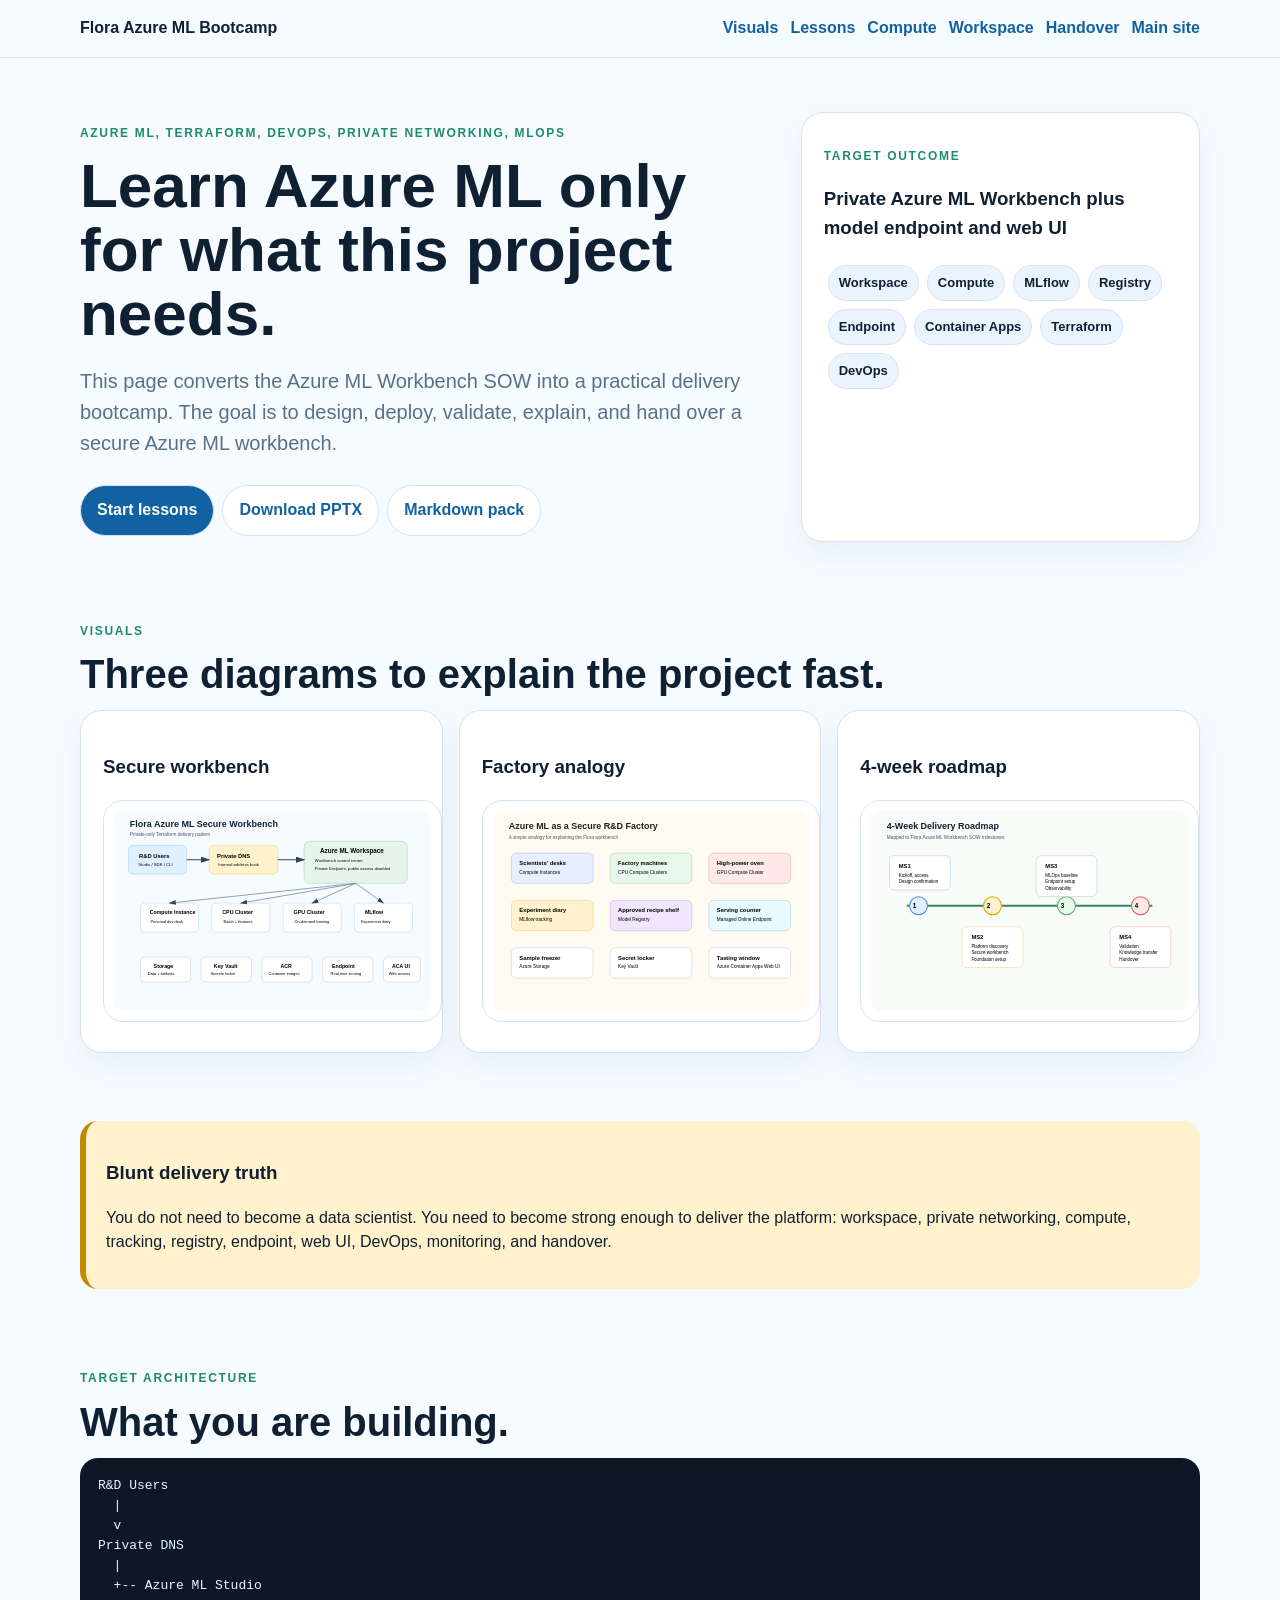
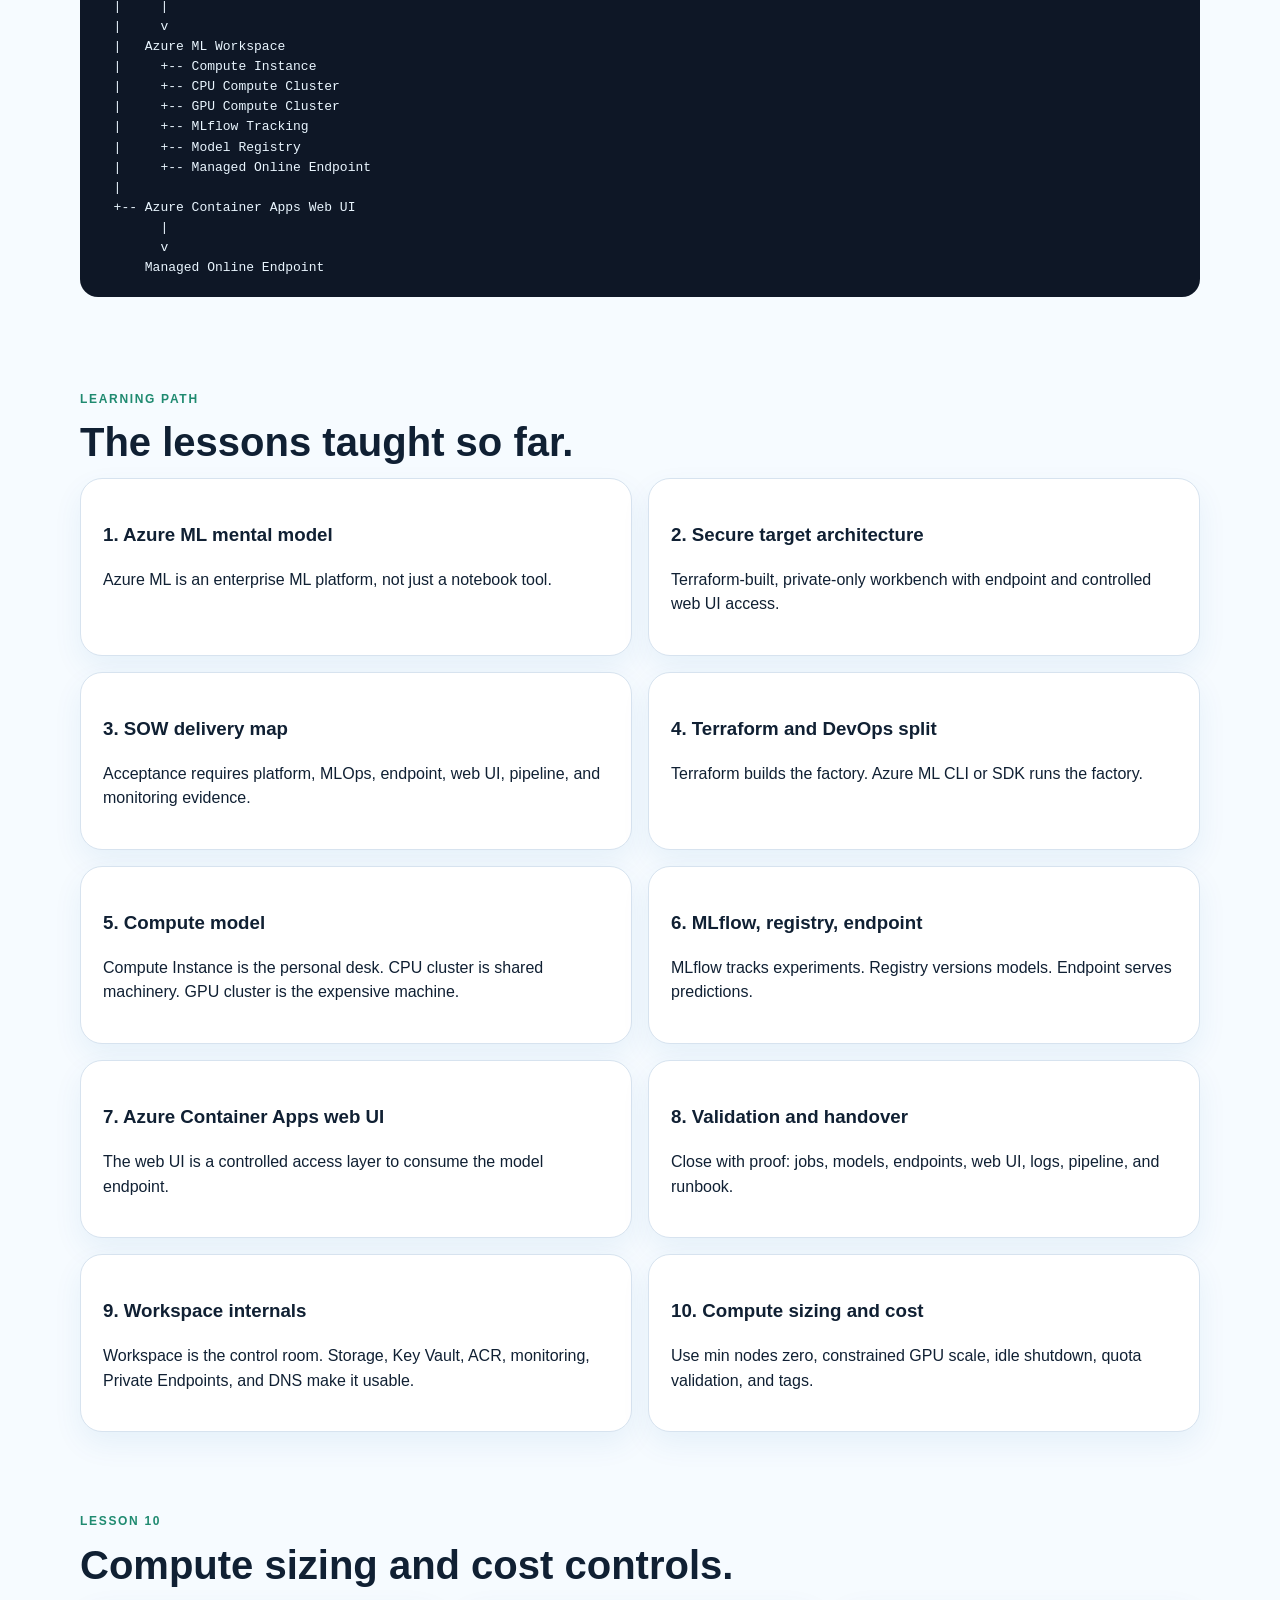
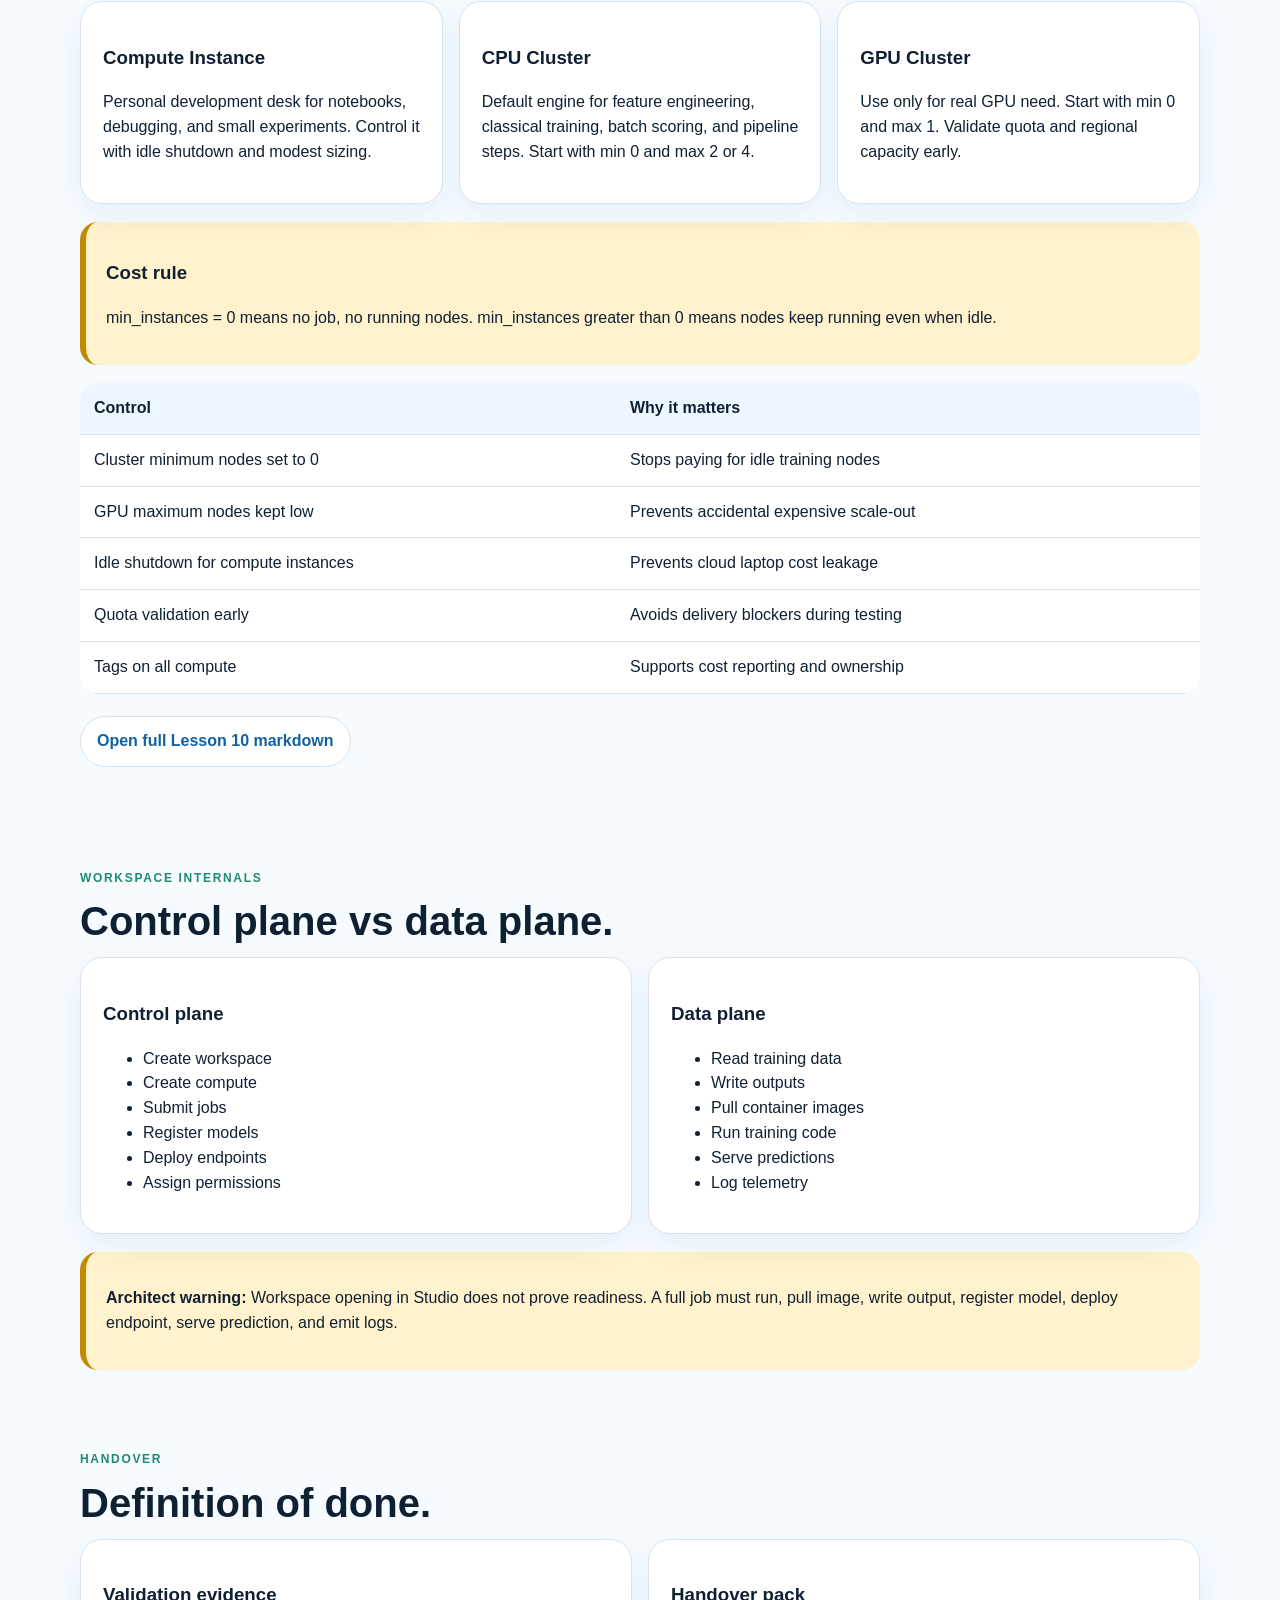
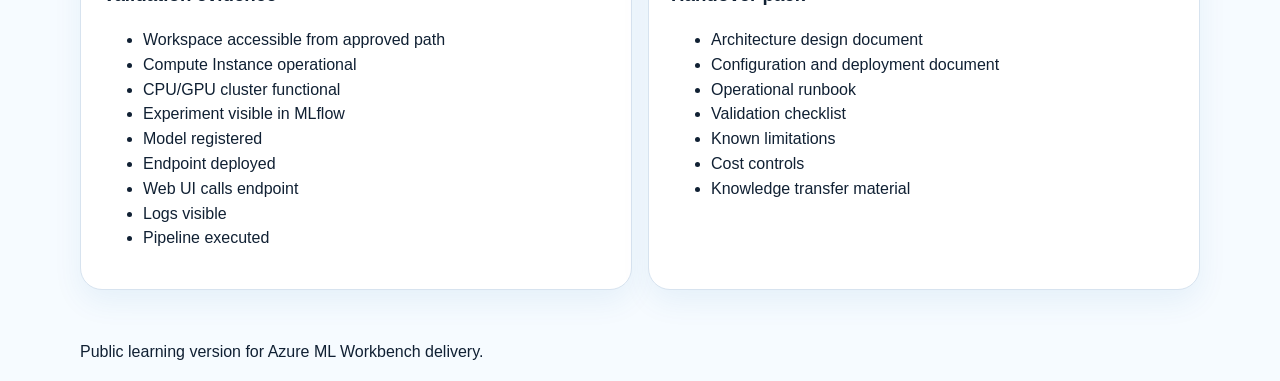
==== commit 4e3edb47: "Update Flora GitHub Page with compute sizing lesson" ====
--- a/flora-azure-ml-bootcamp.html
+++ b/flora-azure-ml-bootcamp.html
@@ -1,26 +1,4 @@
-<!doctype html>
-<html lang="en">
-<head>
-  <meta charset="utf-8">
-  <meta name="viewport" content="width=device-width, initial-scale=1">
-  <title>Flora Azure ML Bootcamp Visual Guide</title>
-  <style>
-    :root{--bg:#f6fbff;--card:#fff;--ink:#102033;--muted:#58708a;--brand:#1262a3;--green:#1f8a70;--line:#d7e3ef;--warn:#fff2cc;--soft:#eaf4ff}*{box-sizing:border-box}body{margin:0;font-family:Arial,Helvetica,sans-serif;background:var(--bg);color:var(--ink);line-height:1.55}a{color:var(--brand)}.shell{width:min(1120px,calc(100% - 32px));margin:auto}header{position:sticky;top:0;background:rgba(246,251,255,.94);border-bottom:1px solid var(--line);z-index:5}nav{display:flex;justify-content:space-between;gap:16px;flex-wrap:wrap;padding:16px 0}.nav a{font-weight:700;text-decoration:none;margin-left:12px}.hero{display:grid;grid-template-columns:1.45fr .8fr;gap:24px;padding:54px 0 30px}.eyebrow{text-transform:uppercase;letter-spacing:.14em;font-size:12px;font-weight:800;color:var(--green)}h1{font-size:clamp(34px,6vw,62px);line-height:1.03;margin:0 0 18px}h2{font-size:clamp(26px,4vw,40px);line-height:1.1;margin:0 0 14px}h3{font-size:22px;margin:0 0 10px}.lead{font-size:20px;color:var(--muted)}.card,.mini{background:var(--card);border:1px solid var(--line);border-radius:22px;padding:22px;box-shadow:0 12px 30px rgba(18,98,163,.07)}.grid{display:grid;grid-template-columns:repeat(3,1fr);gap:16px}.grid.two{grid-template-columns:repeat(2,1fr)}.grid.four{grid-template-columns:repeat(4,1fr)}section{padding:34px 0}.button{display:inline-block;padding:12px 16px;border-radius:999px;text-decoration:none;font-weight:800;border:1px solid var(--line);background:#fff;margin:6px 8px 6px 0}.primary{background:var(--brand);color:#fff}.pill{display:inline-block;background:var(--soft);border:1px solid var(--line);border-radius:999px;padding:7px 10px;margin:4px;font-size:13px;font-weight:700}.visual{width:100%;background:#fff;border:1px solid var(--line);border-radius:20px;padding:10px}pre{background:#0e1726;color:#eaf6ff;padding:18px;border-radius:18px;overflow:auto}table{width:100%;border-collapse:collapse;background:#fff;border-radius:18px;overflow:hidden}th,td{padding:13px 14px;border-bottom:1px solid var(--line);text-align:left;vertical-align:top}th{background:#eef6ff}.callout{border-left:6px solid var(--green);background:#fff;border-radius:18px;padding:18px 20px}.warning{border-left-color:#c28a00;background:var(--warn)}footer{padding:34px 0 60px;color:var(--muted)}@media(max-width:860px){.hero,.grid,.grid.two,.grid.four{grid-template-columns:1fr}.nav a{margin-left:0;margin-right:10px}}
-  </style>
-</head>
-<body>
-  <header><nav class="shell"><strong>Flora Azure ML Bootcamp</strong><div class="nav"><a href="#visuals">Visuals</a><a href="#lessons">Lessons</a><a href="#workspace">Workspace</a><a href="#delivery">Delivery</a><a href="#handover">Handover</a><a href="index.html">Main site</a></div></nav></header>
-  <main>
-    <section class="hero shell">
-      <div><p class="eyebrow">Azure ML, Terraform, DevOps, private networking, MLOps</p><h1>Learn Azure ML only for what this project needs.</h1><p class="lead">This page converts the Azure ML Workbench SOW into a practical delivery bootcamp. The goal is to design, deploy, validate, explain, and hand over a secure Azure ML workbench.</p><a class="button primary" href="#lessons">Start lessons</a><a class="button" href="Flora_Azure_ML_Bootcamp_Visual_Guide.pptx">Download PPTX</a><a class="button" href="docs/flora-azure-ml-bootcamp/README.md">Markdown pack</a></div>
-      <aside class="card"><p class="eyebrow">Target outcome</p><h3>Private Azure ML Workbench plus model endpoint and web UI</h3><span class="pill">Workspace</span><span class="pill">Compute</span><span class="pill">MLflow</span><span class="pill">Registry</span><span class="pill">Endpoint</span><span class="pill">Container Apps</span><span class="pill">Terraform</span><span class="pill">DevOps</span></aside>
-    </section>
-    <section id="visuals" class="shell"><p class="eyebrow">Visuals</p><h2>Three diagrams to explain the project fast.</h2><div class="grid"><article class="card"><h3>Secure workbench</h3><img class="visual" src="docs/flora-azure-ml-bootcamp/assets/secure-workbench-architecture.svg" alt="Secure Azure ML workbench"></article><article class="card"><h3>Factory analogy</h3><img class="visual" src="docs/flora-azure-ml-bootcamp/assets/azure-ml-factory-analogy.svg" alt="Azure ML factory analogy"></article><article class="card"><h3>4-week roadmap</h3><img class="visual" src="docs/flora-azure-ml-bootcamp/assets/delivery-roadmap.svg" alt="Delivery roadmap"></article></div></section>
-    <section class="shell"><div class="callout warning"><h3>Blunt delivery truth</h3><p>You do not need to become a data scientist. You need to become strong enough to deliver the platform: workspace, private networking, compute, tracking, registry, endpoint, web UI, DevOps, monitoring, and handover.</p></div></section>
-    <section class="shell"><p class="eyebrow">Target architecture</p><h2>What you are building.</h2><pre>R&D Users
-  |
-  v
-Corporate Network / VPN / ExpressRoute
+<!doctype html><html lang="en"><head><meta charset="utf-8"><meta name="viewport" content="width=device-width, initial-scale=1"><title>Flora Azure ML Bootcamp</title><style>body{margin:0;font-family:Arial,Helvetica,sans-serif;background:#f6fbff;color:#102033;line-height:1.55}a{color:#1262a3}.shell{width:min(1120px,calc(100% - 32px));margin:auto}header{position:sticky;top:0;background:#f6fbff;border-bottom:1px solid #d7e3ef}nav{display:flex;justify-content:space-between;gap:12px;flex-wrap:wrap;padding:16px 0}.nav a{font-weight:700;text-decoration:none;margin-left:12px}section{padding:34px 0}.hero{display:grid;grid-template-columns:1.4fr .8fr;gap:22px;padding-top:54px}.card,.mini{background:#fff;border:1px solid #d7e3ef;border-radius:22px;padding:22px;box-shadow:0 12px 30px rgba(18,98,163,.07)}.grid{display:grid;grid-template-columns:repeat(3,1fr);gap:16px}.two{grid-template-columns:repeat(2,1fr)}.four{grid-template-columns:repeat(4,1fr)}h1{font-size:clamp(34px,6vw,62px);line-height:1.03;margin:0 0 18px}h2{font-size:clamp(26px,4vw,40px);line-height:1.1;margin:0 0 14px}.lead{font-size:20px;color:#58708a}.eyebrow{text-transform:uppercase;letter-spacing:.14em;font-size:12px;font-weight:800;color:#1f8a70}.button{display:inline-block;padding:12px 16px;border-radius:999px;text-decoration:none;font-weight:800;border:1px solid #d7e3ef;background:#fff;margin:6px 8px 6px 0}.primary{background:#1262a3;color:#fff}.pill{display:inline-block;background:#eaf4ff;border:1px solid #d7e3ef;border-radius:999px;padding:7px 10px;margin:4px;font-size:13px;font-weight:700}.visual{width:100%;background:#fff;border:1px solid #d7e3ef;border-radius:20px;padding:10px}pre{background:#0e1726;color:#eaf6ff;padding:18px;border-radius:18px;overflow:auto}table{width:100%;border-collapse:collapse;background:#fff;border-radius:18px;overflow:hidden}th,td{padding:13px 14px;border-bottom:1px solid #d7e3ef;text-align:left;vertical-align:top}th{background:#eef6ff}.callout{border-left:6px solid #1f8a70;background:#fff;border-radius:18px;padding:18px 20px}.warning{border-left-color:#c28a00;background:#fff2cc}@media(max-width:860px){.hero,.grid,.two,.four{grid-template-columns:1fr}.nav a{margin-left:0;margin-right:10px}}</style></head><body><header><nav class="shell"><strong>Flora Azure ML Bootcamp</strong><div class="nav"><a href="#visuals">Visuals</a><a href="#lessons">Lessons</a><a href="#compute">Compute</a><a href="#workspace">Workspace</a><a href="#handover">Handover</a><a href="index.html">Main site</a></div></nav></header><main><section class="hero shell"><div><p class="eyebrow">Azure ML, Terraform, DevOps, private networking, MLOps</p><h1>Learn Azure ML only for what this project needs.</h1><p class="lead">This page converts the Azure ML Workbench SOW into a practical delivery bootcamp. The goal is to design, deploy, validate, explain, and hand over a secure Azure ML workbench.</p><a class="button primary" href="#lessons">Start lessons</a><a class="button" href="Flora_Azure_ML_Bootcamp_Visual_Guide.pptx">Download PPTX</a><a class="button" href="docs/flora-azure-ml-bootcamp/README.md">Markdown pack</a></div><aside class="card"><p class="eyebrow">Target outcome</p><h3>Private Azure ML Workbench plus model endpoint and web UI</h3><span class="pill">Workspace</span><span class="pill">Compute</span><span class="pill">MLflow</span><span class="pill">Registry</span><span class="pill">Endpoint</span><span class="pill">Container Apps</span><span class="pill">Terraform</span><span class="pill">DevOps</span></aside></section><section id="visuals" class="shell"><p class="eyebrow">Visuals</p><h2>Three diagrams to explain the project fast.</h2><div class="grid"><article class="card"><h3>Secure workbench</h3><img class="visual" src="docs/flora-azure-ml-bootcamp/assets/secure-workbench-architecture.svg" alt="Secure Azure ML workbench"></article><article class="card"><h3>Factory analogy</h3><img class="visual" src="docs/flora-azure-ml-bootcamp/assets/azure-ml-factory-analogy.svg" alt="Azure ML factory analogy"></article><article class="card"><h3>4-week roadmap</h3><img class="visual" src="docs/flora-azure-ml-bootcamp/assets/delivery-roadmap.svg" alt="Delivery roadmap"></article></div></section><section class="shell"><div class="callout warning"><h3>Blunt delivery truth</h3><p>You do not need to become a data scientist. You need to become strong enough to deliver the platform: workspace, private networking, compute, tracking, registry, endpoint, web UI, DevOps, monitoring, and handover.</p></div></section><section class="shell"><p class="eyebrow">Target architecture</p><h2>What you are building.</h2><pre>R&amp;D Users
   |
   v
 Private DNS
@@ -29,48 +7,14 @@
   |     |
   |     v
   |   Azure ML Workspace
-  |     |
   |     +-- Compute Instance
   |     +-- CPU Compute Cluster
   |     +-- GPU Compute Cluster
   |     +-- MLflow Tracking
   |     +-- Model Registry
-  |     +-- Batch Inference
   |     +-- Managed Online Endpoint
   |
   +-- Azure Container Apps Web UI
         |
         v
-      Managed Online Endpoint</pre></section>
-    <section id="lessons" class="shell"><p class="eyebrow">Learning path</p><h2>The lessons taught so far.</h2><div class="grid two"><article class="mini"><h3>1. Azure ML mental model</h3><p>Azure ML is an enterprise ML platform, not just a notebook tool. It is the secure R&D workshop where experiments, jobs, compute, models, and endpoints are managed.</p></article><article class="mini"><h3>2. Secure target architecture</h3><p>The confirmed pattern is Terraform-built, private-only Azure ML Workbench with model endpoint and controlled web UI access.</p></article><article class="mini"><h3>3. SOW delivery map</h3><p>Delivery is accepted only when workspace, compute, experiments, model registry, endpoint, web UI, DevOps pipeline, and monitoring are validated.</p></article><article class="mini"><h3>4. Terraform and DevOps split</h3><p>Terraform builds the factory. Azure ML CLI or SDK runs the factory.</p></article><article class="mini"><h3>5. Compute model</h3><p>Compute Instance is the personal desk. CPU cluster is the shared machine. GPU cluster is the expensive training machine with min nodes set to zero.</p></article><article class="mini"><h3>6. MLflow, registry, endpoint</h3><p>MLflow tracks experiments. Model Registry versions approved models. Managed Online Endpoint serves real-time predictions.</p></article><article class="mini"><h3>7. Azure Container Apps web UI</h3><p>The web UI is a controlled access layer to test or consume the model endpoint. It is not a full enterprise app transformation.</p></article><article class="mini"><h3>8. Validation and handover</h3><p>Close with evidence: jobs run, model registered, endpoint deployed, web UI working, monitoring visible, pipeline executed.</p></article><article class="mini"><h3>9. Workspace internals</h3><p>Workspace is the control room. Storage, Key Vault, ACR, App Insights, Log Analytics, Private Endpoints, and Private DNS make it usable in the real world.</p></article></div></section>
-    <section id="workspace" class="shell"><p class="eyebrow">Workspace internals</p><h2>Control plane vs data plane.</h2><div class="grid two"><article class="card"><h3>Control plane</h3><ul><li>Create workspace</li><li>Create compute</li><li>Submit jobs</li><li>Register models</li><li>Deploy endpoints</li><li>Assign permissions</li></ul></article><article class="card"><h3>Data plane</h3><ul><li>Read training data</li><li>Write outputs</li><li>Pull container images</li><li>Run training code</li><li>Serve predictions</li><li>Log telemetry</li></ul></article></div><div class="callout warning" style="margin-top:18px"><p><strong>Architect warning:</strong> Workspace opening in Studio does not prove readiness. A full job must run, pull image, read/write storage, register model, deploy endpoint, serve prediction, and emit logs.</p></div></section>
-    <section class="shell"><p class="eyebrow">Dependency map</p><h2>What each component means.</h2><table><thead><tr><th>Component</th><th>Plain English</th><th>Project relevance</th></tr></thead><tbody><tr><td>Azure ML Workspace</td><td>R&D control room</td><td>Core workbench deliverable</td></tr><tr><td>Compute Instance</td><td>Scientist's personal desk</td><td>Notebook development environment</td></tr><tr><td>CPU Compute Cluster</td><td>Shared lab machines</td><td>Feature engineering, batch jobs, training</td></tr><tr><td>GPU Compute Cluster</td><td>Expensive training machine</td><td>Intermittent on-demand model training</td></tr><tr><td>MLflow</td><td>Experiment diary</td><td>Tracks runs, parameters, metrics, artifacts</td></tr><tr><td>Model Registry</td><td>Approved model shelf</td><td>Versioned model lifecycle management</td></tr><tr><td>Managed Online Endpoint</td><td>Model API counter</td><td>Real-time prediction serving</td></tr><tr><td>Batch Inference</td><td>Offline scoring</td><td>File-based or scheduled predictions</td></tr><tr><td>Azure Container Apps</td><td>Web tasting window</td><td>Controlled web UI access</td></tr><tr><td>Private DNS</td><td>Internal address book</td><td>Common private access failure point</td></tr></tbody></table></section>
-    <section class="shell"><p class="eyebrow">Terraform split</p><h2>What Terraform owns vs what ML pipelines own.</h2><div class="grid two"><article class="card"><h3>Terraform should create</h3><pre>Resource group
-Storage
-Key Vault
-ACR Premium
-Log Analytics
-Application Insights
-Azure ML Workspace
-Private Endpoints
-Private DNS links
-Managed identities
-RBAC assignments
-Compute Instance
-CPU/GPU clusters
-Container Apps shell</pre></article><article class="card"><h3>Azure ML CLI or SDK should manage</h3><pre>Environments
-Jobs
-MLflow experiments
-Data assets
-Model registration
-Endpoint deployments
-Traffic split
-Batch inference jobs
-Smoke tests</pre></article></div></section>
-    <section id="delivery" class="shell"><p class="eyebrow">Delivery plan</p><h2>How to deliver this in project language.</h2><div class="grid four"><article class="mini"><h3>MS1</h3><p>Kickoff, access readiness, design confirmation, region, DevOps access, Terraform backend, SMEs.</p></article><article class="mini"><h3>MS2</h3><p>Platform discovery, secure architecture, private endpoints, RBAC alignment, naming, tags, Terraform design.</p></article><article class="mini"><h3>MS3</h3><p>MLOps baseline, MLflow, model registration, managed online endpoint, web UI, monitoring.</p></article><article class="mini"><h3>MS4</h3><p>Validation evidence, architecture document, deployment guide, operational runbook, KT, closure.</p></article></div></section>
-    <section class="shell"><p class="eyebrow">What can break</p><h2>Troubleshooting map.</h2><table><thead><tr><th>Symptom</th><th>Likely cause</th><th>Check</th></tr></thead><tbody><tr><td>Studio does not load</td><td>Azure ML private DNS issue</td><td>Private DNS zones and VNet links</td></tr><tr><td>Notebook opens but data fails</td><td>Storage DNS, firewall, or RBAC issue</td><td>Blob/File DNS, identity, firewall</td></tr><tr><td>Job fails early</td><td>Compute subnet or image pull issue</td><td>Compute VNet and ACR private endpoint</td></tr><tr><td>Image build fails</td><td>Private ACR and no image build compute</td><td>Image build compute pattern</td></tr><tr><td>Endpoint deploy fails</td><td>Identity cannot pull image or read model</td><td>ACR pull, Storage read, endpoint identity</td></tr><tr><td>Web UI cannot call model</td><td>App networking path missing</td><td>ACA network, endpoint auth, DNS</td></tr><tr><td>Logs missing</td><td>Monitoring not wired</td><td>App Insights and Log Analytics</td></tr><tr><td>GPU cost surprise</td><td>Min nodes not zero</td><td>Cluster scaling settings</td></tr></tbody></table></section>
-    <section id="handover" class="shell"><p class="eyebrow">Handover</p><h2>Definition of done.</h2><div class="grid two"><article class="card"><h3>Validation evidence</h3><ul><li>Workspace accessible from approved path</li><li>Compute Instance operational</li><li>CPU/GPU cluster functional</li><li>Experiment visible in MLflow</li><li>Model registered</li><li>Endpoint deployed</li><li>Web UI calls endpoint</li><li>Logs visible</li><li>Pipeline executed</li></ul></article><article class="card"><h3>Handover pack</h3><ul><li>Architecture design document</li><li>Configuration and deployment document</li><li>Operational runbook</li><li>Validation checklist</li><li>Known limitations</li><li>Cost controls</li><li>Knowledge transfer material</li></ul></article></div><div class="callout" style="margin-top:18px"><p><strong>Client-safe line:</strong> The platform has been deployed and validated in the customer-provided Azure test environment. Ongoing operation, access policy ownership, security monitoring, and compliance reporting remain with the customer unless covered by a separate managed services agreement.</p></div></section>
-  </main>
-  <footer class="shell"><p>Public learning version. Do not publish customer secrets, subscription IDs, tenant IDs, private IP ranges, confidential diagrams, or private pricing.</p></footer>
-</body>
-</html>
+      Managed Online Endpoint</pre></section><section id="lessons" class="shell"><p class="eyebrow">Learning path</p><h2>The lessons taught so far.</h2><div class="grid two"><article class="mini"><h3>1. Azure ML mental model</h3><p>Azure ML is an enterprise ML platform, not just a notebook tool.</p></article><article class="mini"><h3>2. Secure target architecture</h3><p>Terraform-built, private-only workbench with endpoint and controlled web UI access.</p></article><article class="mini"><h3>3. SOW delivery map</h3><p>Acceptance requires platform, MLOps, endpoint, web UI, pipeline, and monitoring evidence.</p></article><article class="mini"><h3>4. Terraform and DevOps split</h3><p>Terraform builds the factory. Azure ML CLI or SDK runs the factory.</p></article><article class="mini"><h3>5. Compute model</h3><p>Compute Instance is the personal desk. CPU cluster is shared machinery. GPU cluster is the expensive machine.</p></article><article class="mini"><h3>6. MLflow, registry, endpoint</h3><p>MLflow tracks experiments. Registry versions models. Endpoint serves predictions.</p></article><article class="mini"><h3>7. Azure Container Apps web UI</h3><p>The web UI is a controlled access layer to consume the model endpoint.</p></article><article class="mini"><h3>8. Validation and handover</h3><p>Close with proof: jobs, models, endpoints, web UI, logs, pipeline, and runbook.</p></article><article class="mini"><h3>9. Workspace internals</h3><p>Workspace is the control room. Storage, Key Vault, ACR, monitoring, Private Endpoints, and DNS make it usable.</p></article><article class="mini"><h3>10. Compute sizing and cost</h3><p>Use min nodes zero, constrained GPU scale, idle shutdown, quota validation, and tags.</p></article></div></section><section id="compute" class="shell"><p class="eyebrow">Lesson 10</p><h2>Compute sizing and cost controls.</h2><div class="grid"><article class="card"><h3>Compute Instance</h3><p>Personal development desk for notebooks, debugging, and small experiments. Control it with idle shutdown and modest sizing.</p></article><article class="card"><h3>CPU Cluster</h3><p>Default engine for feature engineering, classical training, batch scoring, and pipeline steps. Start with min 0 and max 2 or 4.</p></article><article class="card"><h3>GPU Cluster</h3><p>Use only for real GPU need. Start with min 0 and max 1. Validate quota and regional capacity early.</p></article></div><div class="callout warning" style="margin-top:18px"><h3>Cost rule</h3><p>min_instances = 0 means no job, no running nodes. min_instances greater than 0 means nodes keep running even when idle.</p></div><table style="margin-top:18px"><thead><tr><th>Control</th><th>Why it matters</th></tr></thead><tbody><tr><td>Cluster minimum nodes set to 0</td><td>Stops paying for idle training nodes</td></tr><tr><td>GPU maximum nodes kept low</td><td>Prevents accidental expensive scale-out</td></tr><tr><td>Idle shutdown for compute instances</td><td>Prevents cloud laptop cost leakage</td></tr><tr><td>Quota validation early</td><td>Avoids delivery blockers during testing</td></tr><tr><td>Tags on all compute</td><td>Supports cost reporting and ownership</td></tr></tbody></table><p><a class="button" href="docs/flora-azure-ml-bootcamp/10-compute-sizing-cost.md">Open full Lesson 10 markdown</a></p></section><section id="workspace" class="shell"><p class="eyebrow">Workspace internals</p><h2>Control plane vs data plane.</h2><div class="grid two"><article class="card"><h3>Control plane</h3><ul><li>Create workspace</li><li>Create compute</li><li>Submit jobs</li><li>Register models</li><li>Deploy endpoints</li><li>Assign permissions</li></ul></article><article class="card"><h3>Data plane</h3><ul><li>Read training data</li><li>Write outputs</li><li>Pull container images</li><li>Run training code</li><li>Serve predictions</li><li>Log telemetry</li></ul></article></div><div class="callout warning" style="margin-top:18px"><p><strong>Architect warning:</strong> Workspace opening in Studio does not prove readiness. A full job must run, pull image, write output, register model, deploy endpoint, serve prediction, and emit logs.</p></div></section><section id="handover" class="shell"><p class="eyebrow">Handover</p><h2>Definition of done.</h2><div class="grid two"><article class="card"><h3>Validation evidence</h3><ul><li>Workspace accessible from approved path</li><li>Compute Instance operational</li><li>CPU/GPU cluster functional</li><li>Experiment visible in MLflow</li><li>Model registered</li><li>Endpoint deployed</li><li>Web UI calls endpoint</li><li>Logs visible</li><li>Pipeline executed</li></ul></article><article class="card"><h3>Handover pack</h3><ul><li>Architecture design document</li><li>Configuration and deployment document</li><li>Operational runbook</li><li>Validation checklist</li><li>Known limitations</li><li>Cost controls</li><li>Knowledge transfer material</li></ul></article></div></section></main><footer class="shell"><p>Public learning version for Azure ML Workbench delivery.</p></footer></body></html>
